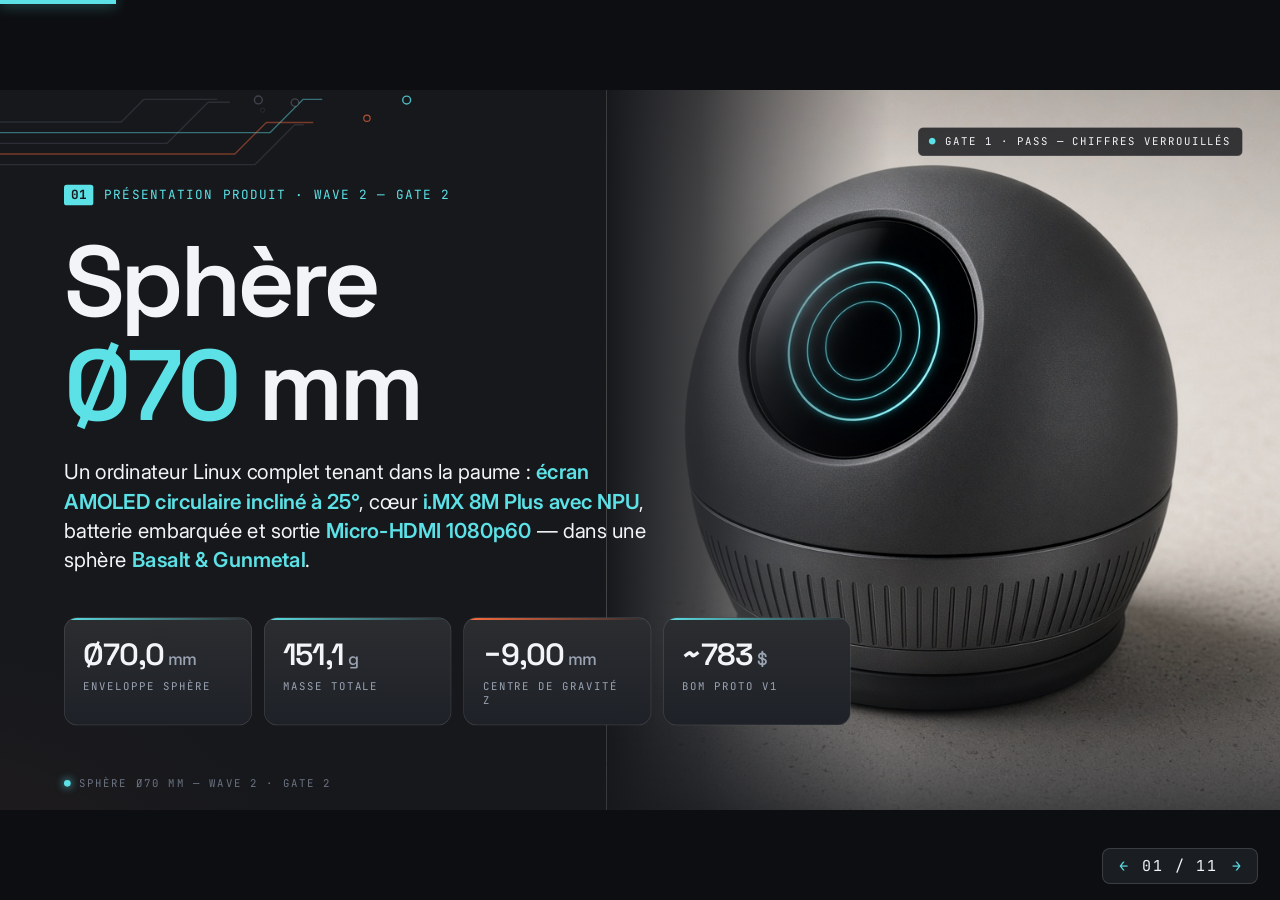
==== deck/index.html @ ce08fda9 "Publish the Sphère Ø70 mm static site for GitHub Pages. Add the prebuilt interactive site, 11-slide " ====
<!DOCTYPE html>
<html lang="fr">
<head>
<meta charset="utf-8">
<meta name="viewport" content="width=device-width, initial-scale=1">
<title>Sphère Ø70 mm — Présentation produit · Wave 2 / Gate 2</title>
<style>
@font-face{font-family:"Inter";src:url("./assets/fonts/Inter-Var.ttf") format("truetype");font-weight:100 900;font-display:block}
@font-face{font-family:"Space Grotesk";src:url("./assets/fonts/SpaceGrotesk-Var.ttf") format("truetype");font-weight:300 700;font-display:block}
@font-face{font-family:"JetBrains Mono";src:url("./assets/fonts/JetBrainsMono-Var.ttf") format("truetype");font-weight:100 800;font-display:block}
:root{
  --bg:#16181C;--p1:#1E2127;--p2:#2B2D30;--line:rgba(255,255,255,0.08);--line2:rgba(255,255,255,0.14);
  --tx:#F2F4F7;--tx2:#9AA3B2;--cy:#5CE1E6;--am:#FF6B3D;--light:#EEF0F3;
  --disp:"Space Grotesk","Inter",system-ui,sans-serif;--body:"Inter",system-ui,sans-serif;--mono:"JetBrains Mono",ui-monospace,monospace;
}
*{box-sizing:border-box;margin:0;padding:0}
html,body{width:100%;height:100%;background:#0D0E11;overflow:hidden;color:var(--tx);font-family:var(--body);-webkit-font-smoothing:antialiased}
#stage{position:absolute;left:50%;top:50%;width:1920px;height:1080px;transform-origin:0 0;background:var(--bg);overflow:hidden}
.slide{position:absolute;inset:0;padding:72px 96px 0;display:none;background:
  radial-gradient(1200px 700px at 85% -10%,rgba(92,225,230,0.06),transparent 60%),
  radial-gradient(900px 600px at -5% 110%,rgba(255,107,61,0.045),transparent 60%),var(--bg)}
.slide.active{display:block}
.bgtraces{position:absolute;inset:0;width:1920px;height:1080px;pointer-events:none;z-index:0}
.bgtraces path{fill:none;stroke-width:2;stroke-linecap:round;stroke-linejoin:round;stroke-dasharray:1;stroke-dashoffset:0}
.bgtraces circle{fill:var(--bg);stroke-width:2}
.content{position:relative;z-index:1;height:100%}
/* header */
.eyebrow{font-family:var(--mono);font-size:19px;letter-spacing:.14em;text-transform:uppercase;color:var(--cy);display:flex;align-items:center;gap:16px}
.eyebrow .idx{color:var(--bg);background:var(--cy);padding:3px 10px;border-radius:4px;font-weight:700;letter-spacing:.06em}
h1,h2{font-family:var(--disp);font-weight:600;letter-spacing:-0.02em;line-height:1.04}
h2{font-size:58px;margin-top:18px}
h2 em{font-style:normal;color:var(--cy)}
.lede{font-size:25px;line-height:1.45;color:var(--tx2);margin-top:16px;max-width:1500px}
.lede b{color:var(--tx);font-weight:600}
/* footer */
.ft{position:absolute;left:0;right:0;bottom:30px;display:flex;justify-content:space-between;align-items:center;font-family:var(--mono);font-size:16px;letter-spacing:.14em;color:#6B7382;text-transform:uppercase}
.ft .brand{display:flex;align-items:center;gap:12px}
.ft .brand i{width:10px;height:10px;border-radius:50%;background:var(--cy);box-shadow:0 0 12px var(--cy);display:inline-block}
.ft .pg{color:var(--tx2)}
body.interactive .ft .pg{visibility:hidden}
/* panels */
.panel{background:var(--p1);border:1px solid var(--line);border-radius:22px}
.lightcard{background:var(--light);border-radius:22px;overflow:hidden;position:relative;box-shadow:0 30px 80px rgba(0,0,0,0.45),inset 0 0 0 1px rgba(255,255,255,0.4)}
.darkcard{background:#16181C;border:1px solid var(--line2);border-radius:22px;overflow:hidden;position:relative;box-shadow:0 30px 80px rgba(0,0,0,0.4)}
.crop{position:relative;overflow:hidden}
.crop img{position:absolute;display:block}
.tag{position:absolute;left:20px;top:18px;font-family:var(--mono);font-size:16px;letter-spacing:.1em;text-transform:uppercase;padding:6px 12px;border-radius:6px;background:rgba(22,24,28,0.88);color:var(--cy);z-index:2}
.num{font-family:var(--disp);font-weight:600;white-space:nowrap;letter-spacing:-0.02em}
.mono{font-family:var(--mono)}
.cy{color:var(--cy)}.am{color:var(--am)}.mut{color:var(--tx2)}
code{font-family:var(--mono);font-size:.86em;color:var(--tx);background:rgba(92,225,230,0.10);border:1px solid rgba(92,225,230,0.22);padding:1px 8px;border-radius:6px;white-space:nowrap}
.spec{display:flex;flex-direction:column;gap:0}
.spec .row{display:grid;grid-template-columns:170px 1fr;gap:20px;padding:15px 0;border-top:1px solid var(--line);align-items:baseline}
.spec .row:last-child{border-bottom:1px solid var(--line)}
.spec .k{font-family:var(--mono);font-size:16px;letter-spacing:.1em;text-transform:uppercase;color:var(--tx2)}
.spec .v{font-size:23px;line-height:1.38;color:var(--tx)}
.spec .v small{display:block;font-size:19px;color:var(--tx2);margin-top:3px}
.chips{display:flex;flex-wrap:wrap;gap:14px}
.chip{background:var(--p1);border:1px solid var(--line2);border-radius:14px;padding:14px 20px;display:flex;flex-direction:column;gap:4px}
.chip .cv{font-family:var(--disp);font-weight:600;font-size:30px;white-space:nowrap}
.chip .cl{font-size:17px;color:var(--tx2);font-family:var(--mono);letter-spacing:.02em}
.kpi{padding:26px 28px;border-radius:20px;background:linear-gradient(180deg,#2B2D30,#1E2127);border:1px solid var(--line2);position:relative;overflow:hidden}
.kpi::before{content:"";position:absolute;left:0;top:0;height:3px;width:100%;background:linear-gradient(90deg,var(--cy),transparent)}
.kpi.am::before{background:linear-gradient(90deg,var(--am),transparent)}
.kpi .kv{font-family:var(--disp);font-weight:600;font-size:52px;letter-spacing:-0.03em;white-space:nowrap;color:var(--tx)}
.kpi .kv small{font-size:26px;color:var(--tx2);margin-left:6px;font-weight:500}
.kpi .kl{font-family:var(--mono);font-size:16px;letter-spacing:.12em;text-transform:uppercase;color:var(--tx2);margin-top:8px}
.kpi .kd{font-size:19px;color:var(--tx2);margin-top:10px;line-height:1.4}
/* nav chrome */
#progress{position:fixed;left:0;top:0;height:4px;background:var(--cy);box-shadow:0 0 14px rgba(92,225,230,0.7);z-index:50;transition:width .35s ease;width:0}
#counter{position:fixed;right:22px;bottom:16px;z-index:50;font-family:var(--mono);font-size:15px;letter-spacing:.12em;color:var(--tx);background:rgba(30,33,39,0.85);border:1px solid var(--line2);border-radius:8px;padding:7px 12px;display:flex;gap:10px;align-items:center}
#counter button{background:none;border:0;color:var(--cy);font:inherit;cursor:pointer;padding:0 4px}
body.export #progress,body.export #counter{display:none}

/* ---------- slide 1 ---------- */
.s1 .heroimg{position:absolute;right:0;top:0;width:1010px;height:1080px;z-index:0}
.s1 .heroimg img{width:100%;height:100%;object-fit:cover;object-position:52% 50%;display:block;filter:saturate(.9) contrast(1.04)}
.s1 .heroimg::after{content:"";position:absolute;inset:0;background:linear-gradient(90deg,var(--bg) 0%,rgba(22,24,28,0.78) 14%,rgba(22,24,28,0) 42%),linear-gradient(0deg,rgba(22,24,28,0.75) 0%,rgba(22,24,28,0) 26%)}
.s1 .left{position:relative;z-index:2;width:1000px;padding-top:70px}
.s1 h1{font-size:150px;margin-top:36px;letter-spacing:-0.045em}
.s1 h1 span{color:var(--cy)}
.s1 .promise{font-size:31px;line-height:1.42;color:var(--tx);margin-top:30px;max-width:900px;font-weight:400}
.s1 .promise b{color:var(--cy);font-weight:600}
.s1 .kpis{display:grid;grid-template-columns:repeat(4,1fr);gap:18px;margin-top:64px;width:1180px}
.s1 .kpi .kv{font-size:46px}
.s1 .stamp{position:absolute;right:56px;top:56px;z-index:3;font-family:var(--mono);font-size:16px;letter-spacing:.12em;color:var(--tx);background:rgba(22,24,28,0.82);border:1px solid var(--line2);padding:10px 16px;border-radius:8px;text-transform:uppercase}
.s1 .stamp b{color:var(--cy)}
/* ---------- slide 2 ---------- */
.s2 .grid{display:grid;grid-template-columns:960px 1fr;gap:64px;margin-top:44px}
.s2 .ui{border-radius:24px;overflow:hidden;border:1px solid var(--line2);background:#121212;height:720px;position:relative}
.s2 .ui img{width:100%;height:100%;object-fit:cover;display:block}
.s2 .blocks{display:flex;flex-direction:column;justify-content:space-between;gap:22px;height:720px}
.s2 .blk{padding:30px 34px}
.s2 .blk h3{font-family:var(--disp);font-size:30px;font-weight:600;display:flex;align-items:center;gap:14px}
.s2 .blk h3 .n{font-family:var(--mono);font-size:16px;color:var(--cy);border:1px solid rgba(92,225,230,0.4);border-radius:6px;padding:3px 8px}
.s2 .blk p{font-size:21px;line-height:1.45;color:var(--tx2);margin-top:10px}
.s2 .blk p b{color:var(--tx);font-weight:600}
.swatches{display:flex;gap:14px;margin-top:16px}
.sw{display:flex;align-items:center;gap:10px;font-family:var(--mono);font-size:15px;color:var(--tx2)}
.sw i{width:30px;height:30px;border-radius:50%;display:inline-block;border:1px solid rgba(255,255,255,0.22)}
/* ---------- slide 3 ---------- */
.s3 .grid{display:grid;grid-template-columns:1140px 1fr;gap:48px;margin-top:36px}
.legend{display:flex;flex-direction:column}
.legend .li{display:grid;grid-template-columns:48px 1fr auto;gap:16px;align-items:center;padding:12px 0;border-top:1px solid var(--line)}
.legend .li:last-child{border-bottom:1px solid var(--line)}
.legend .ix{font-family:var(--mono);font-size:17px;color:var(--cy);width:40px;height:40px;border-radius:50%;border:1px solid rgba(92,225,230,0.45);display:flex;align-items:center;justify-content:center}
.legend .nm{font-size:21px;line-height:1.25}
.legend .nm small{display:block;font-family:var(--mono);font-size:14px;color:#7D8696;letter-spacing:.04em;margin-top:2px}
.legend .ms{font-family:var(--disp);font-size:23px;font-weight:600;white-space:nowrap}
.legend .ms span{font-size:16px;color:var(--tx2);margin-left:3px;font-weight:500}
.legend .total{display:flex;justify-content:space-between;align-items:baseline;padding-top:16px;font-family:var(--mono);font-size:17px;letter-spacing:.1em;text-transform:uppercase;color:var(--tx2)}
.legend .total b{font-family:var(--disp);font-size:34px;color:var(--cy);letter-spacing:-0.02em}
/* ---------- slide 4 ---------- */
.s4 .imgs{display:grid;grid-template-columns:1fr 1fr;gap:32px;margin-top:40px}
.s4 .chips{margin-top:30px}
.s4 .chip{flex:1}.s4 .chip .cl,.s6 .chip .cl{white-space:nowrap;font-size:15px}
/* ---------- slide 5/7/9 split ---------- */
.split{display:grid;grid-template-columns:1100px 1fr;gap:56px;margin-top:40px}
.split .side{display:flex;flex-direction:column;gap:22px}
/* ---------- slide 6 ---------- */
.s6 .chips{margin-top:26px}
.s6 .chip{flex:1;padding:14px 18px}
.s6 .chip .cv{font-size:27px}
/* ---------- slide 8 ---------- */
.s8 .grid{display:grid;grid-template-columns:1150px 1fr;gap:56px;margin-top:30px}
.s8 svg text{font-family:var(--body)}
.s8 .side{display:flex;flex-direction:column;gap:20px}
/* ---------- slide 9 ---------- */
.bus{display:flex;flex-direction:column}
.bus .b{display:grid;grid-template-columns:14px 1fr;gap:18px;padding:14px 0;border-top:1px solid var(--line)}
.bus .b:last-child{border-bottom:1px solid var(--line)}
.bus .b i{width:14px;height:14px;border-radius:3px;margin-top:8px}
.bus .b .t{font-size:22px;font-weight:600}
.bus .b .d{font-size:19px;color:var(--tx2);margin-top:4px;line-height:1.4}
/* ---------- slide 10 ---------- */
.s10 .grid{display:grid;grid-template-columns:900px 1fr;gap:48px;margin-top:40px}
.s10 .panel{padding:38px 44px;height:770px}
.s10 h3{font-family:var(--disp);font-size:28px;font-weight:600;display:flex;justify-content:space-between;align-items:baseline}
.s10 h3 b{font-size:40px;color:var(--cy)}
.bars{margin-top:34px;display:flex;flex-direction:column;gap:20px}
.bar{display:grid;grid-template-columns:300px 1fr 112px;gap:16px;align-items:center}
.bar .bl{font-size:21px;color:var(--tx)}
.bar .bt{height:32px;background:rgba(255,255,255,0.04);border-radius:6px;overflow:hidden}
.bar .bf{height:100%;border-radius:6px;background:linear-gradient(90deg,#2E8F94,var(--cy));transform-origin:0 50%}
.bar.am .bf{background:linear-gradient(90deg,#B04A2A,var(--am))}
.bar .bv{font-family:var(--disp);font-size:23px;font-weight:600;text-align:right;white-space:nowrap}
.donutwrap{display:grid;grid-template-columns:380px 1fr;gap:44px;align-items:center;margin-top:44px}
.dl{display:flex;flex-direction:column;gap:28px}
.dl .it{display:grid;grid-template-columns:18px 1fr;gap:16px}
.dl .it i{width:18px;height:18px;border-radius:4px;margin-top:6px}
.dl .it .v{font-family:var(--disp);font-size:34px;font-weight:600;white-space:nowrap}
.dl .it .v span{font-size:19px;color:var(--tx2);font-weight:500;margin-left:8px}
.dl .it .l{font-size:19px;color:var(--tx2);line-height:1.35;margin-top:2px}
.stack{display:flex;height:26px;border-radius:6px;overflow:hidden;margin-top:56px}
.stack div{height:100%}
/* ---------- slide 11 ---------- */
.s11 .pass{display:inline-flex;align-items:center;gap:14px;margin-top:22px;font-family:var(--mono);font-size:19px;letter-spacing:.12em;text-transform:uppercase;color:var(--bg);background:var(--cy);padding:9px 18px;border-radius:8px;font-weight:700}
.s11 .locked{display:flex;gap:16px;margin-top:40px}.s11 .locked .chip{flex:1}.s11 .axes{display:grid;grid-template-columns:repeat(3,1fr);gap:28px;margin-top:36px}
.s11 .ax{padding:36px 34px 38px;position:relative}
.s11 .ax .an{font-family:var(--mono);font-size:56px;font-weight:700;color:rgba(92,225,230,0.22);position:absolute;right:26px;top:16px}
.s11 .ax .own{font-family:var(--mono);font-size:16px;letter-spacing:.1em;text-transform:uppercase;color:var(--am)}
.s11 .ax h3{font-family:var(--disp);font-size:31px;font-weight:600;margin-top:10px}
.s11 .ax ul{list-style:none;margin-top:18px;display:flex;flex-direction:column;gap:12px}
.s11 .ax li{font-size:21px;line-height:1.4;color:var(--tx2);padding-left:22px;position:relative}
.s11 .ax li::before{content:"";position:absolute;left:0;top:11px;width:8px;height:8px;border-radius:2px;background:var(--cy)}
.s11 .ax li b{color:var(--tx);font-weight:600}
.s11 .concl{margin-top:44px;display:grid;grid-template-columns:auto 1fr;gap:36px;align-items:center;padding:30px 40px;border-radius:22px;background:linear-gradient(90deg,rgba(92,225,230,0.12),rgba(92,225,230,0.02));border:1px solid rgba(92,225,230,0.35)}
.s11 .concl .big{font-family:var(--disp);font-size:40px;font-weight:600;white-space:nowrap}
.s11 .concl p{font-size:23px;line-height:1.45;color:var(--tx)}
.s11 .concl p span{color:var(--tx2)}
</style>
</head>
<body class="interactive">
<div id="progress"></div>
<div id="counter"><button id="prevBtn" aria-label="Précédente">←</button><span id="ctext">01 / 11</span><button id="nextBtn" aria-label="Suivante">→</button></div>
<div id="stage">

<!-- ============ 01 HERO ============ -->
<section class="slide s1" data-traces="hero">
  <div class="heroimg"><img src="./assets/sphere-70mm-concept-3quarter.jpg" alt="Sphère Ø70 mm — concept 3/4"></div>
  <div class="stamp"><b>●</b> Gate 1 · PASS — chiffres verrouillés</div>
  <div class="content">
    <div class="left">
      <div class="eyebrow" data-anim><span class="idx">01</span> Présentation produit · Wave 2 — Gate 2</div>
      <h1 data-anim>Sphère<br><span>Ø70</span> mm</h1>
      <p class="promise" data-anim>Un ordinateur Linux complet tenant dans la paume : <b>écran AMOLED circulaire incliné à 25°</b>, cœur <b>i.MX 8M Plus avec NPU</b>, batterie embarquée et sortie <b>Micro-HDMI 1080p60</b> — dans une sphère <b>Basalt &amp; Gunmetal</b>.</p>
      <div class="kpis">
        <div class="kpi" data-anim><div class="kv">Ø70,0<small>mm</small></div><div class="kl">Enveloppe sphère</div></div>
        <div class="kpi" data-anim><div class="kv">151,1<small>g</small></div><div class="kl">Masse totale</div></div>
        <div class="kpi am" data-anim><div class="kv">−9,00<small>mm</small></div><div class="kl">Centre de gravité z</div></div>
        <div class="kpi" data-anim><div class="kv">~783<small>$</small></div><div class="kl">BOM proto v1</div></div>
      </div>
    </div>
    <footer class="ft"><span class="brand"><i></i>Sphère Ø70 mm — Wave 2 · Gate 2</span><span class="pg">01 / 11</span></footer>
  </div>
</section>

<!-- ============ 02 DESIGN ============ -->
<section class="slide s2" data-traces="tr">
  <div class="content">
    <div class="eyebrow" data-anim><span class="idx">02</span> Design industriel</div>
    <h2 data-anim>Basalt &amp; Gunmetal, <em>posture 25°</em></h2>
    <div class="grid">
      <div class="ui" data-anim><img src="./assets/sphere-70mm-ui-states.jpg" alt="États UI de l'écran circulaire"></div>
      <div class="blocks">
        <div class="blk panel" data-anim>
          <h3><span class="n">CMF</span>Basalt &amp; Gunmetal</h3>
          <p>Calotte <b>PA12 gris anthracite mat</b>, œil en verre noir affleurant, base <b>Alu anodisé gunmetal</b> à gorges radiales.</p>
          <div class="swatches">
            <span class="sw"><i style="background:#2B2D30"></i>#2B2D30</span>
            <span class="sw"><i style="background:#3F4348"></i>#3F4348</span>
            <span class="sw"><i style="background:#08090B"></i>#08090B</span>
            <span class="sw"><i style="background:#18191B"></i>#18191B</span>
          </div>
        </div>
        <div class="blk panel" data-anim>
          <h3><span class="n">UI</span>Interface circulaire</h3>
          <p>AMOLED <b>454×454 px</b>, Ø35,41 mm actif : états <b>Idle, Wi-Fi, HDMI 1080p60, Grok Bot</b> lisibles d'un coup d'œil.</p>
        </div>
        <div class="blk panel" data-anim>
          <h3><span class="n">25°</span>Ergonomie de bureau</h3>
          <p>Écran <b>incliné à 25°</b> vers le regard d'un utilisateur assis à 45–60 cm. Hauteur posée <b>64,0 mm</b>, bouton <b>Ø6</b> à 35° derrière le zénith.</p>
        </div>
      </div>
    </div>
    <footer class="ft"><span class="brand"><i></i>Sphère Ø70 mm — Wave 2 · Gate 2</span><span class="pg">02 / 11</span></footer>
  </div>
</section>

<!-- ============ 03 ECLATEE ============ -->
<section class="slide s3" data-traces="br">
  <div class="content">
    <div class="eyebrow" data-anim><span class="idx">03</span> Architecture mécanique</div>
    <h2 data-anim>Vue éclatée — <em>10 sous-ensembles</em></h2>
    <div class="grid">
      <div class="lightcard" data-anim style="height:666px;align-self:center">
        <div class="crop" data-src="./assets/render-exploded.png" data-w="1800" data-h="1200" data-crop="0 0.085 0 0.04" style="width:100%;height:100%"></div>
      </div>
      <div class="legend" data-anim>
        <div class="li"><span class="ix">01</span><div class="nm">Coque PA12 RF-transparente<small>upper_shell</small></div><div class="ms">26,89<span>g</span></div></div>
        <div class="li"><span class="ix">02</span><div class="nm">Bouton Ø6 (IO-08)<small>power_button</small></div><div class="ms">0,46<span>g</span></div></div>
        <div class="li"><span class="ix">03</span><div class="nm">Verre Ø42 + AMOLED 1,39"<small>cover_glass_amoled</small></div><div class="ms">5,84<span>g</span></div></div>
        <div class="li"><span class="ix">04</span><div class="nm">PCB façade 2C + nappe FFC<small>pcb_facade</small></div><div class="ms">2,71<span>g</span></div></div>
        <div class="li"><span class="ix">05</span><div class="nm">LiPo 1500 mAh<small>lipo_battery</small></div><div class="ms">30,00<span>g</span></div></div>
        <div class="li"><span class="ix">06</span><div class="nm">NASBIS 0,52 + berceau PA12<small>thermal_barrier_nasbis</small></div><div class="ms">5,09<span>g</span></div></div>
        <div class="li"><span class="ix">07</span><div class="nm">PCB MPU 4C + SoM i.MX 8M Plus<small>pcb_mpu_som</small></div><div class="ms">20,59<span>g</span></div></div>
        <div class="li"><span class="ix">08</span><div class="nm">Pad thermique TG-AD66<small>thermal_pad</small></div><div class="ms">3,38<span>g</span></div></div>
        <div class="li"><span class="ix">09</span><div class="nm">Radiateur-lest Alu 6061-T6 + laiton<small>heatsink_base</small></div><div class="ms">55,84<span>g</span></div></div>
        <div class="li"><span class="ix">10</span><div class="nm">Patins silicone ×4<small>silicone_foot</small></div><div class="ms">0,31<span>g</span></div></div>
        <div class="total">Masse totale assemblée <b>151,1 g</b></div>
      </div>
    </div>
    <footer class="ft"><span class="brand"><i></i>Sphère Ø70 mm — Wave 2 · Gate 2</span><span class="pg">03 / 11</span></footer>
  </div>
</section>

<!-- ============ 04 COQUE ============ -->
<section class="slide s4" data-traces="tr">
  <div class="content">
    <div class="eyebrow" data-anim><span class="idx">04</span> Couche 1 · Enveloppe</div>
    <h2 data-anim>Coque PA12 RF-transparente &amp; <em>connectique arrière</em></h2>
    <div class="imgs">
      <div class="lightcard" data-anim style="height:610px"><span class="tag">Vue 3/4 avant</span>
        <div class="crop" data-src="./assets/render-assembled.png" data-w="1800" data-h="1200" data-crop="0.16 0.09 0.16 0.05" style="width:100%;height:100%"></div></div>
      <div class="lightcard" data-anim style="height:610px"><span class="tag">Vue arrière · niche ports</span>
        <div class="crop" data-src="./assets/render-assembled-rear.png" data-w="1800" data-h="1200" data-crop="0.16 0.09 0.16 0.05" style="width:100%;height:100%"></div></div>
    </div>
    <div class="chips">
      <div class="chip" data-anim><span class="cv">3,0 mm</span><span class="cl">Paroi · cavité Ø64,0</span></div>
      <div class="chip" data-anim><span class="cv">26,89 g</span><span class="cl">Coque monobloc PA12</span></div>
      <div class="chip" data-anim><span class="cv">MJF / SLA</span><span class="cl">Anthracite #2B2D30</span></div>
      <div class="chip" data-anim><span class="cv">Bouton Ø6</span><span class="cl">Haut arrière · 35°</span></div>
      <div class="chip" data-anim><span class="cv">USB-C + µHDMI</span><span class="cl">Charge 5 V · 1080p60</span></div>
      <div class="chip" data-anim style="border-color:rgba(92,225,230,0.45)"><span class="cv cy">15,0 mm</span><span class="cl">Entraxe des ports</span></div>
    </div>
    <footer class="ft"><span class="brand"><i></i>Sphère Ø70 mm — Wave 2 · Gate 2</span><span class="pg">04 / 11</span></footer>
  </div>
</section>

<!-- ============ 05 ECRAN ============ -->
<section class="slide s5" data-traces="bl">
  <div class="content">
    <div class="eyebrow" data-anim><span class="idx">05</span> Couche 2 · Façade</div>
    <h2 data-anim>Écran AMOLED 1,39" à 25° &amp; <em>PCB façade</em></h2>
    <div class="split">
      <div class="darkcard" data-anim style="height:720px;display:flex;align-items:center;justify-content:center;padding:14px">
        <img src="./assets/pcb-facade-layout.png" alt="Layout PCB façade" style="width:100%;height:100%;object-fit:contain;display:block">
      </div>
      <div class="side">
        <div class="spec" data-anim>
          <div class="row"><span class="k">Dalle</span><span class="v">Panox / BOE <code>BO139A454SPI</code><small>AMOLED circulaire 1,39" · 5,84 g</small></span></div>
          <div class="row"><span class="k">Résolution</span><span class="v">454×454 px<small>Ø35,41 mm actif</small></span></div>
          <div class="row"><span class="k">Verre</span><span class="v">Ø42 mm affleurant<small>incliné à 25°</small></span></div>
          <div class="row"><span class="k">Liaison</span><span class="v">MIPI-DSI 1 voie · 45 Hz<small>synchronisation TE</small></span></div>
          <div class="row"><span class="k">PCB façade</span><span class="v">Ø37–38 × 1,0 mm · 2 couches FR-4<small>2,71 g · nappe FFC 30 voies vers MPU</small></span></div>
        </div>
      </div>
    </div>
    <footer class="ft"><span class="brand"><i></i>Sphère Ø70 mm — Wave 2 · Gate 2</span><span class="pg">05 / 11</span></footer>
  </div>
</section>

<!-- ============ 06 BATTERIE ============ -->
<section class="slide s6" data-traces="tr">
  <div class="content">
    <div class="eyebrow" data-anim><span class="idx">06</span> Couche 3 · Énergie</div>
    <h2 data-anim>Batterie LiPo 1500 mAh &amp; <em>isolation NASBIS</em></h2>
    <div class="lightcard" data-anim style="margin-top:30px;height:640px;background:#FFFFFF">
      <div class="crop" data-src="./assets/render-section-annotated.png" data-w="3192" data-h="1436" data-crop="0 0.05 0 0.035" style="width:100%;height:100%"></div>
    </div>
    <div class="chips">
      <div class="chip" data-anim><span class="cv">5,55 Wh</span><span class="cl">PRT-26059 · 3,7 V</span></div>
      <div class="chip" data-anim><span class="cv">z = 0</span><span class="cl">Centrée · 30,0 g</span></div>
      <div class="chip" data-anim><span class="cv">0,52 mm</span><span class="cl">NASBIS + berceau</span></div>
      <div class="chip" data-anim><span class="cv">750 mA</span><span class="cl">BQ25895 · NVDC</span></div>
      <div class="chip" data-anim style="border-color:rgba(92,225,230,0.45)"><span class="cv cy">~3,1 h</span><span class="cl">Assistant OLED</span></div>
      <div class="chip" data-anim style="border-color:rgba(255,107,61,0.45)"><span class="cv am">~2,2 h</span><span class="cl">Lecture vidéo</span></div>
    </div>
    <footer class="ft"><span class="brand"><i></i>Sphère Ø70 mm — Wave 2 · Gate 2</span><span class="pg">06 / 11</span></footer>
  </div>
</section>

<!-- ============ 07 MPU ============ -->
<section class="slide s7" data-traces="br">
  <div class="content">
    <div class="eyebrow" data-anim><span class="idx">07</span> Couche 4 · Calcul</div>
    <h2 data-anim>Cœur de calcul : <em>PCB MPU 4 couches &amp; i.MX 8M Plus</em></h2>
    <div class="split">
      <div class="darkcard" data-anim style="height:720px;display:flex;align-items:center;justify-content:center;padding:14px">
        <img src="./assets/pcb-mpu-layout.png" alt="Layout PCB MPU" style="width:100%;height:100%;object-fit:contain;display:block">
      </div>
      <div class="side">
        <div class="spec" data-anim>
          <div class="row"><span class="k">SoM</span><span class="v">CompuLab <code>UCM-iMX8M-Plus</code><small>38×28×4 mm · face vers le radiateur</small></span></div>
          <div class="row"><span class="k">Processeur</span><span class="v">Quad Cortex-A53 1,8 GHz<small>+ Cortex-M7 temps réel + NPU</small></span></div>
          <div class="row"><span class="k">Mémoire</span><span class="v">4 Go RAM · 32 Go eMMC</span></div>
          <div class="row"><span class="k">Radio</span><span class="v">u-blox <code>MAYA-W166-00B</code><small>Wi-Fi 4 2,4/5 GHz · BT/BLE 5.2 · antenne PCB</small></span></div>
          <div class="row"><span class="k">Carte porteuse</span><span class="v">Ø56,0 × 1,6 mm · 4 couches FR-4<small>impédance contrôlée · z = −12,02 / −13,62 mm · 20,59 g</small></span></div>
        </div>
      </div>
    </div>
    <footer class="ft"><span class="brand"><i></i>Sphère Ø70 mm — Wave 2 · Gate 2</span><span class="pg">07 / 11</span></footer>
  </div>
</section>

<!-- ============ 08 RADIATEUR ============ -->
<section class="slide s8" data-traces="tr">
  <div class="content">
    <div class="eyebrow" data-anim><span class="idx">08</span> Couche 5 · Thermique &amp; stabilité</div>
    <h2 data-anim>Radiateur-lest Alu 6061-T6 &amp; <em>insert laiton</em></h2>
    <div class="grid">
      <div class="panel" data-anim style="height:780px;position:relative;overflow:hidden">
        <svg id="s8svg" viewBox="0 0 1150 780" width="1150" height="780"></svg>
      </div>
      <div class="side">
        <div class="kpi am" data-anim><div class="kv">−9,00<small>mm</small></div><div class="kl">Centre de gravité · objectif &lt; −8,0</div><div class="kd">Sans laiton : z<sub>CG</sub> = −7,89 mm, hors exigence. L'insert C36000 de <b style="color:var(--tx)">13,8 g</b> fait passer le centre de gravité sous la cible.</div></div>
        <div class="kpi" data-anim><div class="kv">55,84<small>g</small></div><div class="kl">Base radiateur-lest</div><div class="kd">Alu 6061-T6 CNC anodisé gunmetal, <b style="color:var(--tx)">36 gorges radiales</b>, gorge d'ombre 0,5 mm à z = −17,0 mm.</div></div>
        <div class="kpi" data-anim><div class="kv">SoM → Alu</div><div class="kl">Chemin thermique direct</div><div class="kd">Heat-spreader du SoM → pad <b style="color:var(--tx)">TG-AD66</b> (3,38 g) → radiateur. 4 patins silicone : lame d'air 2,0 mm.</div></div>
      </div>
    </div>
    <footer class="ft"><span class="brand"><i></i>Sphère Ø70 mm — Wave 2 · Gate 2</span><span class="pg">08 / 11</span></footer>
  </div>
</section>

<!-- ============ 09 ELEC ============ -->
<section class="slide s9" data-traces="bl">
  <div class="content">
    <div class="eyebrow" data-anim><span class="idx">09</span> Électronique</div>
    <h2 data-anim>Architecture électrique &amp; <em>budget d'énergie</em></h2>
    <div class="split">
      <div class="darkcard" data-anim style="height:740px;display:flex;align-items:center;justify-content:center;padding:14px">
        <img src="./assets/block-diagram.png" alt="Schéma bloc électrique" style="width:100%;height:100%;object-fit:contain;display:block">
      </div>
      <div class="side">
        <div class="bus" data-anim>
          <div class="b"><i style="background:var(--am)"></i><div><div class="t">USB-C → BQ25895 (NVDC)</div><div class="d">Charge 5 V + USB 2.0, courant de charge bridé à 750 mA</div></div></div>
          <div class="b"><i style="background:var(--cy)"></i><div><div class="t">MIPI-DSI 1 voie · 45 Hz</div><div class="d">SoM → AMOLED via nappe FFC 30 voies, sync TE</div></div></div>
          <div class="b"><i style="background:#8B9BFF"></i><div><div class="t">SDIO 4 bits + UART HCI</div><div class="d">Wi-Fi 4 bi-bande et BT/BLE 5.2 (MAYA-W166)</div></div></div>
          <div class="b"><i style="background:#C9D1DC"></i><div><div class="t">Micro-HDMI · 1080p60</div><div class="d">Sortie vidéo native du i.MX 8M Plus</div></div></div>
        </div>
        <div class="kpi am" data-anim><div class="kv">≤ 3,0<small>W</small></div><div class="kl">Plafond DVFS SoM sur batterie</div><div class="kd">Respecte la limite de décharge LiPo de 1,5 A.</div></div>
      </div>
    </div>
    <footer class="ft"><span class="brand"><i></i>Sphère Ø70 mm — Wave 2 · Gate 2</span><span class="pg">09 / 11</span></footer>
  </div>
</section>

<!-- ============ 10 BILAN ============ -->
<section class="slide s10" data-traces="tr">
  <div class="content">
    <div class="eyebrow" data-anim><span class="idx">10</span> Bilan chiffré</div>
    <h2 data-anim>Masses &amp; <em>BOM prototype v1</em></h2>
    <div class="grid">
      <div class="panel" data-anim>
        <h3>Répartition des masses <b>151,1 g</b></h3>
        <div class="bars" id="massBars"></div>
      </div>
      <div class="panel" data-anim>
        <h3>Coût BOM proto v1 <b>~783 $</b></h3>
        <div class="donutwrap">
          <svg id="donut" viewBox="0 0 360 360" width="380" height="380"></svg>
          <div class="dl">
            <div class="it"><i style="background:var(--cy)"></i><div><div class="v">465 $<span>59 %</span></div><div class="l">Kit d'évaluation CompuLab (SoM inclus)</div></div></div>
            <div class="it"><i style="background:var(--am)"></i><div><div class="v">208,33 $<span>27 %</span></div><div class="l">CNC / SLA / PCB / PCBA (estimations)</div></div></div>
            <div class="it"><i style="background:#8B95A5"></i><div><div class="v">109,71 $<span>14 %</span></div><div class="l">Composants électroniques &amp; mécaniques</div></div></div>
          </div>
        </div>
        <div class="stack"><div style="width:59.38%;background:var(--cy)"></div><div style="width:26.61%;background:var(--am)"></div><div style="width:14.01%;background:#8B95A5"></div></div>
      </div>
    </div>
    <footer class="ft"><span class="brand"><i></i>Sphère Ø70 mm — Wave 2 · Gate 2</span><span class="pg">10 / 11</span></footer>
  </div>
</section>

<!-- ============ 11 ROADMAP ============ -->
<section class="slide s11" data-traces="tr">
  <div class="content">
    <div class="eyebrow" data-anim><span class="idx">11</span> Gouvernance &amp; suite</div>
    <h2 data-anim>Gate 1 verrouillé, <em>cap sur la v1.1</em></h2>
    <div class="pass" data-anim>● Gate 1 · PASS — Wave 1 → Wave 2 autorisée</div>
    <div class="locked">
      <div class="chip" data-anim><span class="cv">Ø70,0 mm</span><span class="cl">Enveloppe</span></div>
      <div class="chip" data-anim><span class="cv">64,0 mm</span><span class="cl">Hauteur posée</span></div>
      <div class="chip" data-anim><span class="cv">151,1 g</span><span class="cl">Masse totale</span></div>
      <div class="chip" data-anim><span class="cv am">−9,00 mm</span><span class="cl">z<sub>CG</sub></span></div>
      <div class="chip" data-anim><span class="cv cy">~783 $</span><span class="cl">BOM proto v1</span></div>
    </div>
    <div class="axes">
      <div class="ax panel" data-anim><span class="an">01</span><div class="own">@parts</div><h3>BOM v1.1</h3>
        <ul><li>Activer <b>TUSB320</b> (PWR-04) et ajouter une <b>NTC 10 kΩ</b> LiPo</li><li>Ajouter insert laiton, 4× vis M2×3, PSA/OCA, mini-PCB bouton</li><li>MECH-06 : <b>1 coque supérieure</b> PA12/SLA</li></ul></div>
      <div class="ax panel" data-anim><span class="an">02</span><div class="own">@spark + @cad</div><h3>Sync méca / KiCad</h3>
        <ul><li>Confirmer le dégagement sous SoM (DF40C 1,5 mm, option DF40HC 3,0 mm)</li><li>PCB MPU à <b>z = −12,02 / −13,62</b> et encoche ports dans KiCad v1.1</li><li>Lever la contradiction <b>DDC 1,8 V / 3,3 V</b></li></ul></div>
      <div class="ax panel" data-anim><span class="an">03</span><div class="own">Mathieu</div><h3>Validation thermique</h3>
        <ul><li>Politique de suspension de charge en vidéo soutenue (<b>&gt; 2 W → LiPo ~47 °C</b>)</li><li>Température de contact de la base Alu : <b>~55 °C</b> en vidéo continue</li></ul></div>
    </div>
    <div class="concl" data-anim>
      <div class="big">Prochaine étape <span class="cy">→ prototype physique</span></div>
      <p>Enveloppe, masse, centre de gravité et coût sont figés. <span>Ces trois révisions v1.1 bouclées, la Sphère Ø70 mm passe du jumeau numérique au premier prototype.</span></p>
    </div>
    <footer class="ft"><span class="brand"><i></i>Sphère Ø70 mm — Wave 2 · Gate 2</span><span class="pg">11 / 11</span></footer>
  </div>
</section>

</div>
<script src="./assets/anime.min.js"></script>
<script>
(function(){
const params=new URLSearchParams(location.search);
const EXPORT=params.has('export');
if(EXPORT){document.body.classList.add('export');document.body.classList.remove('interactive');}
const stage=document.getElementById('stage');
const slides=[...document.querySelectorAll('.slide')];
const N=slides.length;
const NS='http://www.w3.org/2000/svg';
const el=(t,a)=>{const e=document.createElementNS(NS,t);for(const k in a)e.setAttribute(k,a[k]);return e;};

/* --- fit 16:9 stage --- */
function fit(){const s=Math.min(innerWidth/1920,innerHeight/1080);stage.style.transform=`scale(${s}) translate(-50%,-50%)`;stage.style.transformOrigin='0 0';stage.style.left='50%';stage.style.top='50%';
  stage.style.transform=`translate(-50%,-50%) scale(${s})`;stage.style.transformOrigin='50% 50%';}
addEventListener('resize',fit);fit();

/* --- crops (light renders: remove baked titles / footers) --- */
function applyCrops(root){root.querySelectorAll('.crop').forEach(c=>{
  const [l,t,r,b]=c.dataset.crop.split(' ').map(Number);const W=+c.dataset.w,H=+c.dataset.h;
  let img=c.querySelector('img');if(!img){img=new Image();img.src=c.dataset.src;img.alt='';c.appendChild(img);}
  const cw=c.clientWidth, ch=c.clientHeight; if(!cw||!ch) return;
  const vw=W*(1-l-r), vh=H*(1-t-b);
  const s=Math.min(cw/vw, ch/vh);
  const ox=(cw-vw*s)/2 - l*W*s, oy=(ch-vh*s)/2 - t*H*s;
  Object.assign(img.style,{width:W*s+'px',height:H*s+'px',left:ox+'px',top:oy+'px',clipPath:`inset(${t*100}% ${r*100}% ${b*100}% ${l*100}%)`});
});}
/* --- deterministic PCB traces --- */
function rng(seed){return()=>{seed=(seed*16807)%2147483647;return(seed-1)/2147483646;};}
function traces(svg,kind,seed){
  const R=rng(seed);const g=el('g',{});svg.appendChild(g);
  const add=(d,x,y,col,op)=>{g.appendChild(el('path',{d,stroke:col,'stroke-opacity':op,pathLength:1,class:'trace'}));
    g.appendChild(el('circle',{cx:x,cy:y,r:5.5,stroke:col,'stroke-opacity':Math.min(1,op*2),class:'via'}));};
  const colOf=(i,n)=>i===1?['#5CE1E6',0.45]:(i===n-2?['#FF6B3D',0.42]:['#9AA3B2',0.16]);
  if(kind==='hero'){ // top-left band, above the eyebrow (y<125)
    const n=5;for(let i=0;i<n;i++){const y=48+i*16, L=180+R()*200+i*30, d2=Math.min(y-14,40+R()*30);
      const x1=L, x2=x1+d2, y2=y-d2, x3=x2+80+R()*160;const [c,o]=colOf(i,n);
      add(`M0,${y} L${x1},${y} L${x2},${y2} L${x3},${y2}`,x3,y2,c,o);}
    return;}
  // top-right band (x>1420, y<150) + right edge strip (x>1846)
  const n=6;for(let i=0;i<n;i++){const y=34+i*17, L=120+R()*160+i*22, d2=Math.min(y-12,30+R()*30);
    const x1=1920-L, x2=x1-d2, y2=y-d2, x3=Math.max(1440,x2-60-R()*160);const [c,o]=colOf(i,n);
    add(`M1920,${y} L${x1},${y} L${x2},${y2} L${x3},${y2}`,x3,y2,c,o);}
  const m=4;for(let i=0;i<m;i++){const x=1856+i*16, L=220+R()*260+i*40;const [c,o]=colOf(i,m);
    add(`M${x},150 L${x},${150+L}`,x,150+L,c,o);}
}
slides.forEach((s,i)=>{const svg=el('svg',{class:'bgtraces',viewBox:'0 0 1920 1080'});s.insertBefore(svg,s.firstChild);traces(svg,s.dataset.traces||'tr',1234+i*97);});

/* --- slide 8: technical section of the base (CAD mm, 10 px / mm) --- */
(function(){
  const svg=document.getElementById('s8svg');const S=10,cx=380,cy=368;
  const X=x=>cx+x*S, Y=z=>cy-z*S;
  const defs=el('defs',{});defs.innerHTML=`
   <linearGradient id="gm" x1="0" y1="0" x2="0" y2="1"><stop offset="0" stop-color="#5A6068"/><stop offset="1" stop-color="#2F3338"/></linearGradient>
   <linearGradient id="br" x1="0" y1="0" x2="1" y2="0"><stop offset="0" stop-color="#8C6A35"/><stop offset=".5" stop-color="#D9B26A"/><stop offset="1" stop-color="#8C6A35"/></linearGradient>
   <pattern id="hatch" width="8" height="8" patternUnits="userSpaceOnUse" patternTransform="rotate(45)"><line x1="0" y1="0" x2="0" y2="8" stroke="rgba(255,255,255,0.10)" stroke-width="2"/></pattern>
   <marker id="ah" viewBox="0 0 10 10" refX="5" refY="5" markerWidth="7" markerHeight="7" orient="auto-start-reverse"><path d="M0,0 L10,5 L0,10 z" fill="#5CE1E6"/></marker>`;
  svg.appendChild(defs);
  const g=el('g',{});svg.appendChild(g);
  const add=(t,a)=>{const e=el(t,a);g.appendChild(e);return e;};
  // ground
  add('line',{x1:X(-34),y1:Y(-29),x2:X(34),y2:Y(-29),stroke:'#9AA3B2','stroke-width':2});
  add('rect',{x:X(-34),y:Y(-29),width:68*S,height:22,fill:'url(#hatch)'});
  // shell ring above z=-17
  const zo=-17, xo=Math.sqrt(35*35-zo*zo), xi=Math.sqrt(32*32-zo*zo);
  add('path',{d:`M${X(-xo)},${Y(zo)} A${35*S},${35*S} 0 1 1 ${X(xo)},${Y(zo)} L${X(xi)},${Y(zo)} A${32*S},${32*S} 0 1 0 ${X(-xi)},${Y(zo)} Z`,fill:'#2B2D30',stroke:'rgba(255,255,255,0.22)','stroke-width':1.5});
  // front glass at 25° (front = right)
  const a1=(25+36.87)*Math.PI/180,a2=(25-36.87)*Math.PI/180;
  add('path',{d:`M${X(35*Math.cos(a1))},${Y(35*Math.sin(a1))} A${35*S},${35*S} 0 0 1 ${X(35*Math.cos(a2))},${Y(35*Math.sin(a2))} Z`,fill:'#1E2127',stroke:'#1E2127','stroke-width':6});
  add('line',{x1:X(35*Math.cos(a1)),y1:Y(35*Math.sin(a1)),x2:X(35*Math.cos(a2)),y2:Y(35*Math.sin(a2)),stroke:'#0A0B0D','stroke-width':9,'stroke-linecap':'round'});
  add('line',{x1:X(35*Math.cos(a1)),y1:Y(35*Math.sin(a1)),x2:X(35*Math.cos(a2)),y2:Y(35*Math.sin(a2)),stroke:'#5CE1E6','stroke-opacity':.55,'stroke-width':2});
  // battery + NASBIS
  add('rect',{x:X(-25.75),y:Y(3.9),width:51.5*S,height:7.8*S,rx:4,fill:'#4A515C',stroke:'rgba(255,255,255,0.18)'});
  add('rect',{x:X(-25.75),y:Y(-3.9),width:51.5*S,height:5.2,fill:'#E9EDF2','fill-opacity':.85});
  // PCB MPU
  add('rect',{x:X(-28),y:Y(-12.02),width:56*S,height:1.6*S,fill:'#1F7A52',stroke:'#2FA26E'});
  // SoM
  add('rect',{x:X(-19),y:Y(-15.12),width:38*S,height:4*S,fill:'#1A1C20',stroke:'rgba(255,255,255,0.25)'});
  // pad
  add('rect',{x:X(-15),y:Y(-19.12),width:30*S,height:1.25*S,fill:'#8FC3E0','fill-opacity':.9});
  // heatsink
  const zt=-17.25,xt=Math.sqrt(35*35-zt*zt),zb=-27,xb=Math.sqrt(35*35-zb*zb);
  add('path',{d:`M${X(-xt)},${Y(zt)} L${X(xt)},${Y(zt)} A${35*S},${35*S} 0 0 1 ${X(xb)},${Y(zb)} L${X(-xb)},${Y(zb)} A${35*S},${35*S} 0 0 1 ${X(-xt)},${Y(zt)} Z`,fill:'url(#gm)',stroke:'rgba(255,255,255,0.25)'});
  for(let k=-5;k<=5;k++){add('line',{x1:X(k*4.2),y1:Y(-18.4),x2:X(k*4.2*0.9),y2:Y(-26.2),stroke:'rgba(0,0,0,0.35)','stroke-width':3});}
  // brass insert
  add('rect',{x:X(-15),y:Y(-24.7),width:30*S,height:2.3*S,fill:'url(#br)'});
  // feet
  [[-10.3,-3.7],[3.7,10.3]].forEach(([a,b])=>add('rect',{x:X(a),y:Y(-27),width:(b-a)*S,height:2*S,rx:3,fill:'#0E0F11',stroke:'rgba(255,255,255,0.3)'}));
  // thermal arrows
  [-8,0,8].forEach(x=>add('line',{x1:X(x),y1:Y(-15.6),x2:X(x),y2:Y(-22.6),stroke:'#5CE1E6','stroke-width':3,'marker-end':'url(#ah)'}));
  // CG
  const cgx=X(0.08),cgy=Y(-9);
  add('circle',{cx:cgx,cy:cgy,r:15,fill:'#16181C',stroke:'#FF6B3D','stroke-width':3});
  add('path',{d:`M${cgx},${cgy} L${cgx+15},${cgy} A15,15 0 0 1 ${cgx},${cgy+15} Z M${cgx},${cgy} L${cgx-15},${cgy} A15,15 0 0 1 ${cgx},${cgy-15} Z`,fill:'#FF6B3D'});
  add('line',{x1:X(-36),y1:cgy,x2:cgx-18,y2:cgy,stroke:'#FF6B3D','stroke-width':1.5,'stroke-dasharray':'6 6'});
  // air gap dimension (left)
  const dx=X(-31);
  add('line',{x1:dx,y1:Y(-27),x2:dx,y2:Y(-29),stroke:'#5CE1E6','stroke-width':2});
  add('line',{x1:X(-xb)-6,y1:Y(-27),x2:dx-14,y2:Y(-27),stroke:'#5CE1E6','stroke-width':1.5,'stroke-dasharray':'4 4'});
  // labels
  const LX=800;
  const lab=(zz,xa,ly,txt,sub,col)=>{
    const y=Y(zz);
    add('path',{d:`M${X(xa)},${y} L${LX-60},${y} L${LX-36},${ly} L${LX-14},${ly}`,stroke:col||'rgba(255,255,255,0.38)','stroke-width':1.5,fill:'none'});
    add('circle',{cx:X(xa),cy:y,r:4.5,fill:col||'#F2F4F7'});
    const t=add('text',{x:LX,y:ly+6,fill:'#F2F4F7','font-size':22,'font-weight':600});t.textContent=txt;
    if(sub){const s=add('text',{x:LX,y:ly+31,fill:'#9AA3B2','font-size':18});s.textContent=sub;}
  };
  lab(1.5,20,258,'LiPo 1500 mAh','centrée à z = 0');
  lab(-12.8,26,372,'PCB MPU 4C','z = −12,02 / −13,62 mm');
  lab(-17.1,31.3,462,'Gorge d\u2019ombre 0,5 mm','z = −17,0 mm','#FF6B3D');
  lab(-21,27,552,'Alu 6061-T6 · 36 gorges','pad TG-AD66 au contact du SoM');
  lab(-25.85,13,642,'Insert laiton C36000','Ø30 × 2,3 mm · 13,8 g','#D9B26A');
  lab(-28,8.5,728,'4 patins silicone 2,0 mm','lame d\u2019air 2,0 mm');
  const cgt=add('text',{x:X(-34),y:cgy-16,fill:'#FF6B3D','font-size':21,'font-weight':700});cgt.textContent='CG  z = −9,00 mm';
  const tt=add('text',{x:1120,y:44,'text-anchor':'end',fill:'#9AA3B2','font-size':16,'font-family':'JetBrains Mono','letter-spacing':'2'});tt.textContent='COUPE YZ SCHÉMATIQUE · ARRIÈRE ← → AVANT';
  const at=add('text',{x:30,y:752,fill:'#5CE1E6','font-size':18,'font-family':'JetBrains Mono'});at.textContent='▼ flux thermique SoM → pad → radiateur';
})();

/* --- slide 10: mass bars + donut --- */
(function(){
  const parts=[["Radiateur-lest Alu + laiton",55.84,1],["LiPo 1500 mAh",30.00,0],["Coque supérieure PA12",26.89,0],["PCB MPU + SoM",20.59,0],["Verre Ø42 + AMOLED",5.84,0],["NASBIS + berceau PA12",5.09,0],["Pad TG-AD66",3.38,0],["PCB façade + FFC",2.71,0],["Bouton Ø6",0.46,0],["Patins silicone ×4",0.31,0]];
  const box=document.getElementById('massBars');const max=55.84;
  parts.forEach(([n,m,a])=>{const d=document.createElement('div');d.className='bar'+(a?' am':'');
    d.innerHTML=`<span class="bl">${n}</span><span class="bt"><span class="bf" style="display:block;width:${Math.max(m/max*100,0.9)}%"></span></span><span class="bv">${m.toFixed(2).replace('.',',')} g</span>`;box.appendChild(d);});
  const svg=document.getElementById('donut');const r=140,c=2*Math.PI*r;let acc=0;
  svg.appendChild(el('circle',{cx:180,cy:180,r,fill:'none',stroke:'rgba(255,255,255,0.05)','stroke-width':40}));
  [[465,'#5CE1E6'],[208.33,'#FF6B3D'],[109.71,'#8B95A5']].forEach(([v,col])=>{
    const f=v/783.04, gap=0.006;
    const p=el('circle',{cx:180,cy:180,r,fill:'none',stroke:col,'stroke-width':40,'stroke-dasharray':`${(f-gap)*c} ${c}`,'stroke-dashoffset':-acc*c,transform:'rotate(-90 180 180)',class:'arc'});
    svg.appendChild(p);acc+=f;});
  const t1=el('text',{x:180,y:182,'text-anchor':'middle',fill:'#F2F4F7','font-size':58,'font-weight':600,'font-family':'Space Grotesk'});t1.textContent='~783 $';svg.appendChild(t1);
  const t2=el('text',{x:180,y:220,'text-anchor':'middle',fill:'#9AA3B2','font-size':17,'font-family':'JetBrains Mono','letter-spacing':'2'});t2.textContent='PROTO V1 · USD';svg.appendChild(t2);
})();

/* --- navigation --- */
let cur=0;
const A=window.anime;
window.__animeVersion = A ? (A.version||'v4') : null;
function animateSlide(s){
  if(!A||EXPORT) return;
  const {animate,stagger}=A;
  animate(s.querySelectorAll('.bgtraces .trace'),{strokeDashoffset:[1,0],duration:1600,delay:stagger(70),ease:'inOutQuad'});
  animate(s.querySelectorAll('.bgtraces .via'),{opacity:[0,1],scale:[0.2,1],duration:500,delay:stagger(70,{start:900}),ease:'outBack'});
  animate(s.querySelectorAll('[data-anim]'),{opacity:[0,1],translateY:[26,0],duration:750,delay:stagger(70,{start:120}),ease:'outCubic'});
  const bars=s.querySelectorAll('.bf'); if(bars.length) animate(bars,{scaleX:[0,1],duration:1000,delay:stagger(60,{start:450}),ease:'outExpo'});
  const arcs=s.querySelectorAll('.arc'); if(arcs.length) animate(arcs,{opacity:[0,1],duration:700,delay:stagger(180,{start:500}),ease:'outQuad'});
}
let pulse=null;
function startPulse(s){
  if(!A||EXPORT) return; if(pulse) pulse.pause();
  pulse=A.animate(s.querySelectorAll('.bgtraces .via[stroke="#5CE1E6"], .bgtraces .via[stroke="#FF6B3D"]'),{strokeOpacity:[0.8,0.25],duration:1400,alternate:true,loop:true,ease:'inOutSine',delay:stagger2()});
}
function stagger2(){return A.stagger(200,{start:2200});}
function goToSlide(n){
  n=Math.max(1,Math.min(N,n|0));cur=n-1;
  slides.forEach((s,i)=>s.classList.toggle('active',i===cur));applyCrops(slides[cur]);
  document.getElementById('ctext').textContent=String(n).padStart(2,'0')+' / '+String(N).padStart(2,'0');
  document.getElementById('progress').style.width=(n/N*100)+'%';
  if(!EXPORT){history.replaceState(null,'','?slide='+n);}
  animateSlide(slides[cur]);startPulse(slides[cur]);
}
window.goToSlide=goToSlide;
addEventListener('keydown',e=>{
  if(['ArrowRight','PageDown',' ','Enter'].includes(e.key)){e.preventDefault();goToSlide(cur+2);}
  else if(['ArrowLeft','PageUp','Backspace'].includes(e.key)){e.preventDefault();goToSlide(cur);}
  else if(e.key==='Home')goToSlide(1);else if(e.key==='End')goToSlide(N);
});
document.getElementById('prevBtn').addEventListener('click',e=>{e.stopPropagation();goToSlide(cur);});
document.getElementById('nextBtn').addEventListener('click',e=>{e.stopPropagation();goToSlide(cur+2);});
stage.addEventListener('click',e=>{const r=stage.getBoundingClientRect();(e.clientX<r.left+r.width*0.25)?goToSlide(cur):goToSlide(cur+2);});
const start=parseInt(params.get('slide')||'1',10);
(document.fonts&&document.fonts.ready?document.fonts.ready:Promise.resolve()).then(()=>{goToSlide(isNaN(start)?1:start);document.documentElement.dataset.ready='1';});
})();
</script>
</body>
</html>
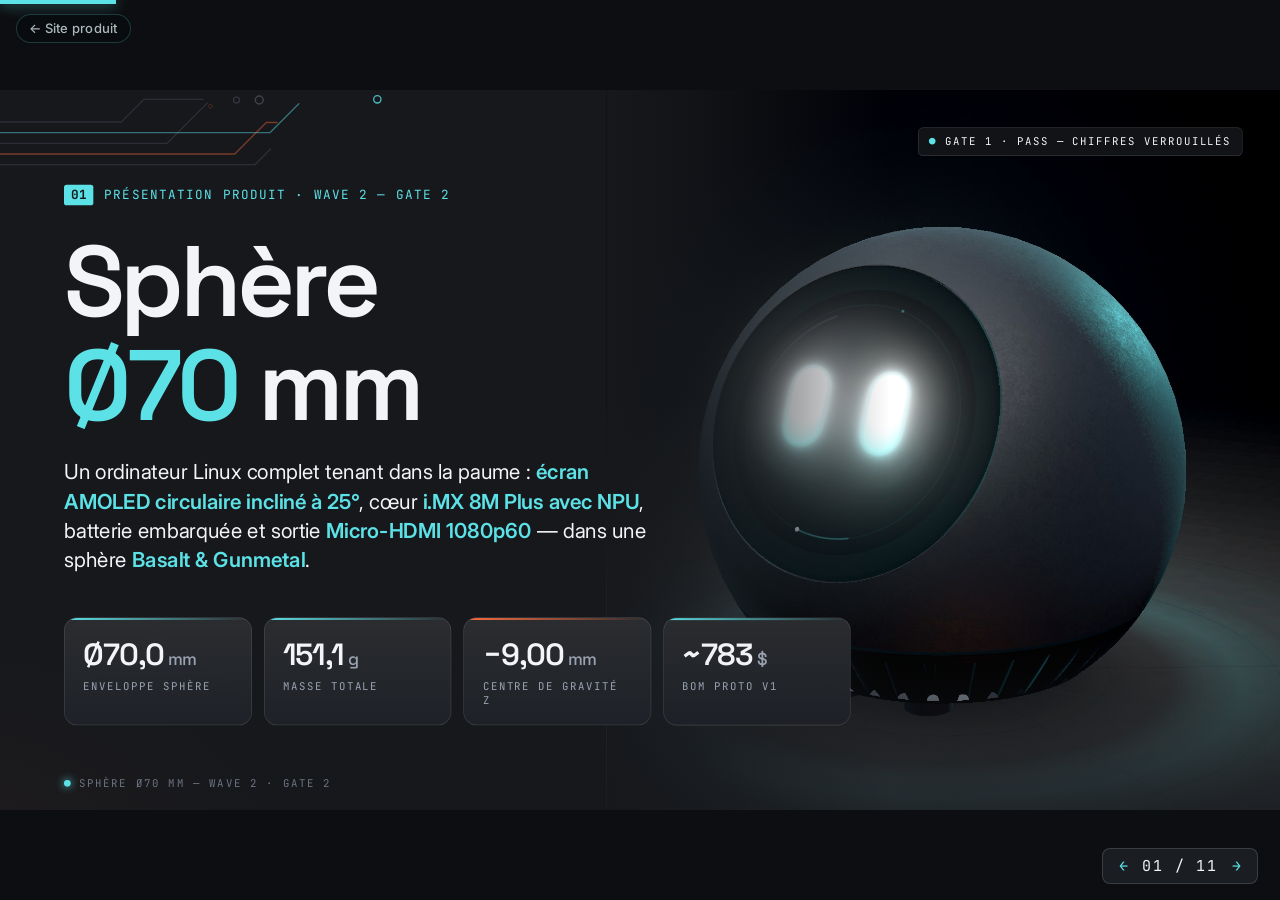
==== commit 5d307439: "feat(v3): photorealistic PBR studio lighting, 40s 3D promo film, unified CAD visuals Co-authored-by:" ====
--- a/deck/index.html
+++ b/deck/index.html
@@ -171,13 +171,14 @@
 </style>
 </head>
 <body class="interactive">
+<a class="back-to-site" href="../" style="position:fixed;top:14px;left:16px;z-index:9999;font:500 13px/1 'Inter',system-ui,sans-serif;letter-spacing:.02em;color:rgba(233,252,253,.72);text-decoration:none;padding:7px 12px;border-radius:999px;background:rgba(8,12,14,.55);border:1px solid rgba(92,225,230,.22);backdrop-filter:blur(6px)">← Site produit</a>
 <div id="progress"></div>
 <div id="counter"><button id="prevBtn" aria-label="Précédente">←</button><span id="ctext">01 / 11</span><button id="nextBtn" aria-label="Suivante">→</button></div>
 <div id="stage">
 
 <!-- ============ 01 HERO ============ -->
 <section class="slide s1" data-traces="hero">
-  <div class="heroimg"><img src="./assets/sphere-70mm-concept-3quarter.jpg" alt="Sphère Ø70 mm — concept 3/4"></div>
+  <div class="heroimg"><img src="./assets/sphere-70mm-studio-hero.jpg" alt="Sphère Ø70 mm — rendu studio du modèle CAO"></div>
   <div class="stamp"><b>●</b> Gate 1 · PASS — chiffres verrouillés</div>
   <div class="content">
     <div class="left">
@@ -233,8 +234,8 @@
     <div class="eyebrow" data-anim><span class="idx">03</span> Architecture mécanique</div>
     <h2 data-anim>Vue éclatée — <em>10 sous-ensembles</em></h2>
     <div class="grid">
-      <div class="lightcard" data-anim style="height:666px;align-self:center">
-        <div class="crop" data-src="./assets/render-exploded.png" data-w="1800" data-h="1200" data-crop="0 0.085 0 0.04" style="width:100%;height:100%"></div>
+      <div class="lightcard" data-anim style="height:666px;align-self:center;background:#0c0d10">
+        <div class="crop" data-src="./assets/sphere-70mm-studio-exploded.jpg" data-w="1800" data-h="1200" data-crop="0 0.04 0 0.08" style="width:100%;height:100%"></div>
       </div>
       <div class="legend" data-anim>
         <div class="li"><span class="ix">01</span><div class="nm">Coque PA12 RF-transparente<small>upper_shell</small></div><div class="ms">26,89<span>g</span></div></div>
@@ -260,10 +261,10 @@
     <div class="eyebrow" data-anim><span class="idx">04</span> Couche 1 · Enveloppe</div>
     <h2 data-anim>Coque PA12 RF-transparente &amp; <em>connectique arrière</em></h2>
     <div class="imgs">
-      <div class="lightcard" data-anim style="height:610px"><span class="tag">Vue 3/4 avant</span>
-        <div class="crop" data-src="./assets/render-assembled.png" data-w="1800" data-h="1200" data-crop="0.16 0.09 0.16 0.05" style="width:100%;height:100%"></div></div>
-      <div class="lightcard" data-anim style="height:610px"><span class="tag">Vue arrière · niche ports</span>
-        <div class="crop" data-src="./assets/render-assembled-rear.png" data-w="1800" data-h="1200" data-crop="0.16 0.09 0.16 0.05" style="width:100%;height:100%"></div></div>
+      <div class="lightcard" data-anim style="height:610px;background:#0c0d10"><span class="tag">Vue 3/4 avant</span>
+        <div class="crop" data-src="./assets/sphere-70mm-studio-assembled.jpg" data-w="1800" data-h="1200" data-crop="0.08 0.08 0.08 0.06" style="width:100%;height:100%"></div></div>
+      <div class="lightcard" data-anim style="height:610px;background:#0c0d10"><span class="tag">Vue arrière · niche ports</span>
+        <div class="crop" data-src="./assets/sphere-70mm-studio-rear.jpg" data-w="1800" data-h="1200" data-crop="0.08 0.08 0.08 0.06" style="width:100%;height:100%"></div></div>
     </div>
     <div class="chips">
       <div class="chip" data-anim><span class="cv">3,0 mm</span><span class="cl">Paroi · cavité Ø64,0</span></div>
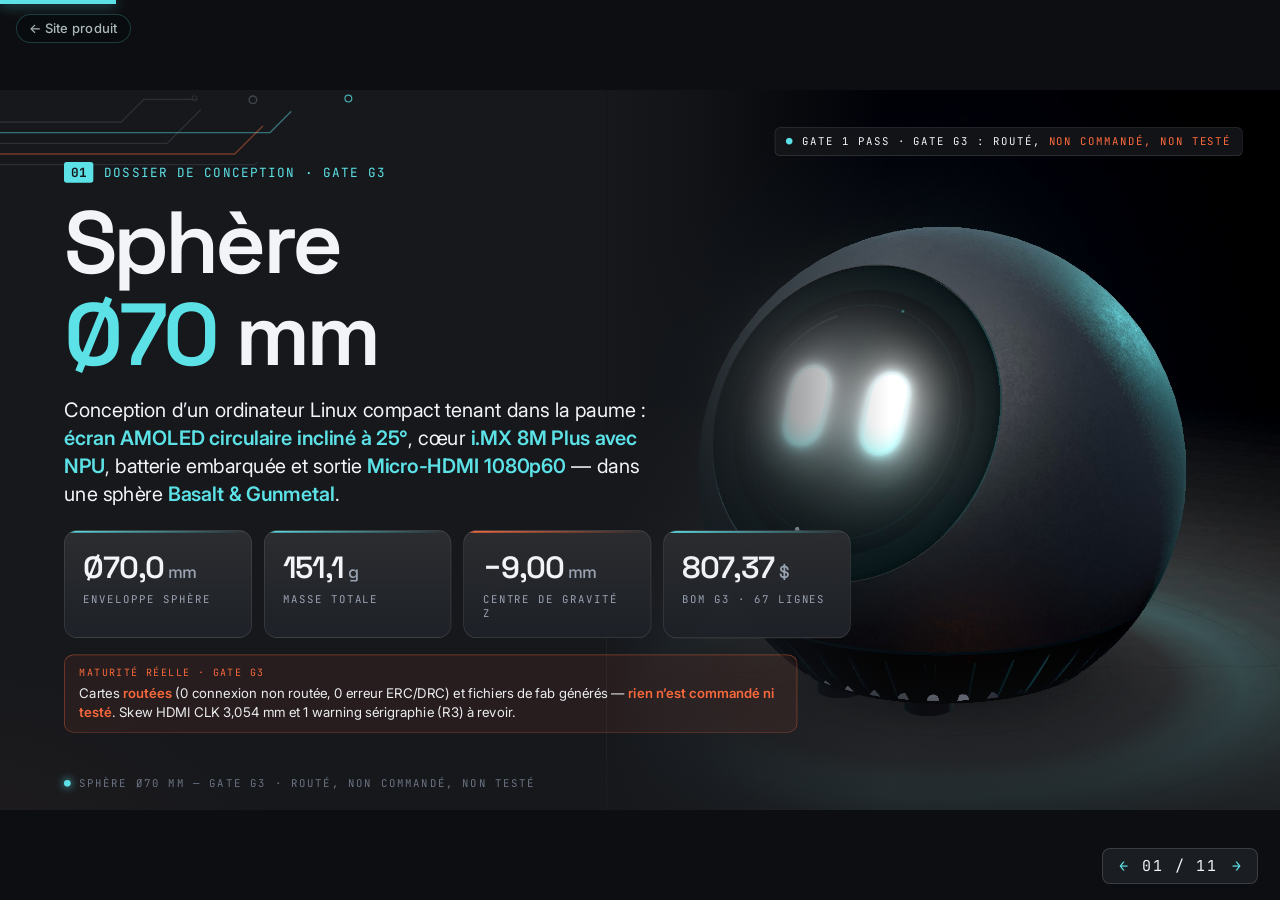
==== commit ec05e906: "feat(g3): site, deck et vidéo G3 + fichiers de fabrication (projet en cours, non testé) Co-authored-" ====
--- a/deck/index.html
+++ b/deck/index.html
@@ -3,7 +3,7 @@
 <head>
 <meta charset="utf-8">
 <meta name="viewport" content="width=device-width, initial-scale=1">
-<title>Sphère Ø70 mm — Présentation produit · Wave 2 / Gate 2</title>
+<title>Sphère Ø70 mm — Présentation · Gate G3 (routé, non commandé, non testé)</title>
 <style>
 @font-face{font-family:"Inter";src:url("./assets/fonts/Inter-Var.ttf") format("truetype");font-weight:100 900;font-display:block}
 @font-face{font-family:"Space Grotesk";src:url("./assets/fonts/SpaceGrotesk-Var.ttf") format("truetype");font-weight:300 700;font-display:block}
@@ -76,12 +76,12 @@
 .s1 .heroimg{position:absolute;right:0;top:0;width:1010px;height:1080px;z-index:0}
 .s1 .heroimg img{width:100%;height:100%;object-fit:cover;object-position:52% 50%;display:block;filter:saturate(.9) contrast(1.04)}
 .s1 .heroimg::after{content:"";position:absolute;inset:0;background:linear-gradient(90deg,var(--bg) 0%,rgba(22,24,28,0.78) 14%,rgba(22,24,28,0) 42%),linear-gradient(0deg,rgba(22,24,28,0.75) 0%,rgba(22,24,28,0) 26%)}
-.s1 .left{position:relative;z-index:2;width:1000px;padding-top:70px}
-.s1 h1{font-size:150px;margin-top:36px;letter-spacing:-0.045em}
+.s1 .left{position:relative;z-index:2;width:1000px;padding-top:36px}
+.s1 h1{font-size:132px;margin-top:22px;letter-spacing:-0.045em}
 .s1 h1 span{color:var(--cy)}
-.s1 .promise{font-size:31px;line-height:1.42;color:var(--tx);margin-top:30px;max-width:900px;font-weight:400}
+.s1 .promise{font-size:30px;line-height:1.4;color:var(--tx);margin-top:22px;max-width:900px;font-weight:400}
 .s1 .promise b{color:var(--cy);font-weight:600}
-.s1 .kpis{display:grid;grid-template-columns:repeat(4,1fr);gap:18px;margin-top:64px;width:1180px}
+.s1 .kpis{display:grid;grid-template-columns:repeat(4,1fr);gap:18px;margin-top:34px;width:1180px}
 .s1 .kpi .kv{font-size:46px}
 .s1 .stamp{position:absolute;right:56px;top:56px;z-index:3;font-family:var(--mono);font-size:16px;letter-spacing:.12em;color:var(--tx);background:rgba(22,24,28,0.82);border:1px solid var(--line2);padding:10px 16px;border-radius:8px;text-transform:uppercase}
 .s1 .stamp b{color:var(--cy)}
@@ -168,6 +168,24 @@
 .s11 .concl .big{font-family:var(--disp);font-size:40px;font-weight:600;white-space:nowrap}
 .s11 .concl p{font-size:23px;line-height:1.45;color:var(--tx)}
 .s11 .concl p span{color:var(--tx2)}
+
+/* --- Gate G3 : maturité honnête --- */
+.matnote{border:1px solid rgba(255,107,61,0.5);background:rgba(255,107,61,0.08);border-radius:14px;padding:16px 22px;font-size:19px;line-height:1.4;color:var(--tx)}
+.matnote b{color:var(--am);font-weight:600}
+.matnote .h{font-family:var(--mono);font-size:15px;letter-spacing:.14em;text-transform:uppercase;color:var(--am);display:block;margin-bottom:6px}
+.pair{display:grid;grid-template-columns:1fr 1fr;grid-template-rows:100%;gap:14px;width:100%;height:570px}
+.pair figure{position:relative;margin:0;background:#16181C;border-radius:14px;overflow:hidden;display:flex;align-items:center;justify-content:center}
+.pair figure img{width:100%;height:calc(100% - 46px);margin-top:46px;object-fit:contain;display:block}
+.pair figcaption{position:absolute;left:12px;top:12px;font-family:var(--mono);font-size:14px;letter-spacing:.08em;text-transform:uppercase;padding:5px 10px;border-radius:6px;background:rgba(22,24,28,0.9);color:var(--cy)}
+.pair figcaption.w{color:var(--am)}
+.s5 .spec .row,.s7 .spec .row{padding:11px 0;grid-template-columns:150px 1fr;gap:16px}
+.s5 .spec .v,.s7 .spec .v{font-size:21px;line-height:1.33}
+.s5 .spec .v small,.s7 .spec .v small{font-size:17px}
+.s1 .matnote{margin-top:24px;width:1100px;font-size:20px}
+.s9 .bus .b{padding:9px 0}.s9 .bus .b .t{font-size:20px}.s9 .bus .b .d{font-size:17px;margin-top:2px}
+.s9 .matnote{font-size:17px;padding:12px 18px}
+.s10 .note10{font-size:19px;color:var(--tx2);margin-top:22px;line-height:1.4}.s10 .note10 b{color:var(--tx)}
+.s11 .pass.warn{background:var(--am);color:#16181C}
 </style>
 </head>
 <body class="interactive">
@@ -179,20 +197,21 @@
 <!-- ============ 01 HERO ============ -->
 <section class="slide s1" data-traces="hero">
   <div class="heroimg"><img src="./assets/sphere-70mm-studio-hero.jpg" alt="Sphère Ø70 mm — rendu studio du modèle CAO"></div>
-  <div class="stamp"><b>●</b> Gate 1 · PASS — chiffres verrouillés</div>
+  <div class="stamp"><b>●</b> Gate 1 PASS · Gate G3 : routé, <span style="color:var(--am)">non commandé, non testé</span></div>
   <div class="content">
     <div class="left">
-      <div class="eyebrow" data-anim><span class="idx">01</span> Présentation produit · Wave 2 — Gate 2</div>
+      <div class="eyebrow" data-anim><span class="idx">01</span> Dossier de conception · Gate G3</div>
       <h1 data-anim>Sphère<br><span>Ø70</span> mm</h1>
-      <p class="promise" data-anim>Un ordinateur Linux complet tenant dans la paume : <b>écran AMOLED circulaire incliné à 25°</b>, cœur <b>i.MX 8M Plus avec NPU</b>, batterie embarquée et sortie <b>Micro-HDMI 1080p60</b> — dans une sphère <b>Basalt &amp; Gunmetal</b>.</p>
+      <p class="promise" data-anim>Conception d’un ordinateur Linux compact tenant dans la paume : <b>écran AMOLED circulaire incliné à 25°</b>, cœur <b>i.MX 8M Plus avec NPU</b>, batterie embarquée et sortie <b>Micro-HDMI 1080p60</b> — dans une sphère <b>Basalt &amp; Gunmetal</b>.</p>
       <div class="kpis">
         <div class="kpi" data-anim><div class="kv">Ø70,0<small>mm</small></div><div class="kl">Enveloppe sphère</div></div>
         <div class="kpi" data-anim><div class="kv">151,1<small>g</small></div><div class="kl">Masse totale</div></div>
         <div class="kpi am" data-anim><div class="kv">−9,00<small>mm</small></div><div class="kl">Centre de gravité z</div></div>
-        <div class="kpi" data-anim><div class="kv">~783<small>$</small></div><div class="kl">BOM proto v1</div></div>
-      </div>
-    </div>
-    <footer class="ft"><span class="brand"><i></i>Sphère Ø70 mm — Wave 2 · Gate 2</span><span class="pg">01 / 11</span></footer>
+        <div class="kpi" data-anim><div class="kv">807,37<small>$</small></div><div class="kl">BOM G3 · 67 lignes</div></div>
+      </div>
+      <div class="matnote" data-anim><span class="h">Maturité réelle · Gate G3</span>Cartes <b>routées</b> (0 connexion non routée, 0 erreur ERC/DRC) et fichiers de fab générés — <b>rien n’est commandé ni testé</b>. Skew HDMI CLK 3,054 mm et 1 warning sérigraphie (R3) à revoir.</div>
+    </div>
+    <footer class="ft"><span class="brand"><i></i>Sphère Ø70 mm — Gate G3 · routé, non commandé, non testé</span><span class="pg">01 / 11</span></footer>
   </div>
 </section>
 
@@ -224,7 +243,7 @@
         </div>
       </div>
     </div>
-    <footer class="ft"><span class="brand"><i></i>Sphère Ø70 mm — Wave 2 · Gate 2</span><span class="pg">02 / 11</span></footer>
+    <footer class="ft"><span class="brand"><i></i>Sphère Ø70 mm — Gate G3 · routé, non commandé, non testé</span><span class="pg">02 / 11</span></footer>
   </div>
 </section>
 
@@ -251,7 +270,7 @@
         <div class="total">Masse totale assemblée <b>151,1 g</b></div>
       </div>
     </div>
-    <footer class="ft"><span class="brand"><i></i>Sphère Ø70 mm — Wave 2 · Gate 2</span><span class="pg">03 / 11</span></footer>
+    <footer class="ft"><span class="brand"><i></i>Sphère Ø70 mm — Gate G3 · routé, non commandé, non testé</span><span class="pg">03 / 11</span></footer>
   </div>
 </section>
 
@@ -274,7 +293,7 @@
       <div class="chip" data-anim><span class="cv">USB-C + µHDMI</span><span class="cl">Charge 5 V · 1080p60</span></div>
       <div class="chip" data-anim style="border-color:rgba(92,225,230,0.45)"><span class="cv cy">15,0 mm</span><span class="cl">Entraxe des ports</span></div>
     </div>
-    <footer class="ft"><span class="brand"><i></i>Sphère Ø70 mm — Wave 2 · Gate 2</span><span class="pg">04 / 11</span></footer>
+    <footer class="ft"><span class="brand"><i></i>Sphère Ø70 mm — Gate G3 · routé, non commandé, non testé</span><span class="pg">04 / 11</span></footer>
   </div>
 </section>
 
@@ -284,20 +303,21 @@
     <div class="eyebrow" data-anim><span class="idx">05</span> Couche 2 · Façade</div>
     <h2 data-anim>Écran AMOLED 1,39" à 25° &amp; <em>PCB façade</em></h2>
     <div class="split">
-      <div class="darkcard" data-anim style="height:720px;display:flex;align-items:center;justify-content:center;padding:14px">
-        <img src="./assets/pcb-facade-layout.png" alt="Layout PCB façade" style="width:100%;height:100%;object-fit:contain;display:block">
+      <div class="darkcard" data-anim style="height:600px;display:flex;align-items:center;justify-content:center;padding:14px">
+        <div class="pair"><figure><figcaption>Cuivre routé · 2 couches</figcaption><img src="./assets/g3-facade-composite.png" alt="PCB façade G3, cuivre routé 2 couches"></figure><figure><figcaption class="w">3D dessus · PCB nu</figcaption><img src="./assets/g3-facade-3d-top.png" alt="Rendu 3D KiCad du PCB façade nu, sans composants"></figure></div>
       </div>
       <div class="side">
         <div class="spec" data-anim>
           <div class="row"><span class="k">Dalle</span><span class="v">Panox / BOE <code>BO139A454SPI</code><small>AMOLED circulaire 1,39" · 5,84 g</small></span></div>
-          <div class="row"><span class="k">Résolution</span><span class="v">454×454 px<small>Ø35,41 mm actif</small></span></div>
-          <div class="row"><span class="k">Verre</span><span class="v">Ø42 mm affleurant<small>incliné à 25°</small></span></div>
-          <div class="row"><span class="k">Liaison</span><span class="v">MIPI-DSI 1 voie · 45 Hz<small>synchronisation TE</small></span></div>
-          <div class="row"><span class="k">PCB façade</span><span class="v">Ø37–38 × 1,0 mm · 2 couches FR-4<small>2,71 g · nappe FFC 30 voies vers MPU</small></span></div>
+          <div class="row"><span class="k">Résolution</span><span class="v">454×454 px · Ø35,41 mm actif<small>verre Ø42 mm affleurant · incliné à 25°</small></span></div>
+          <div class="row"><span class="k">Liaison</span><span class="v">MIPI-DSI 1 voie · 45 Hz<small>synchronisation TE · nappe FFC 30 voies vers MPU</small></span></div>
+          <div class="row"><span class="k">PCB façade</span><span class="v">Ø37,0 × 1,0 mm · 2 couches FR-4<small>2,71 g · <b style="color:var(--tx)">98 pistes · 189 vias</b> · 0 non routé</small></span></div>
+          <div class="row"><span class="k">Contrôles G3</span><span class="v">0 erreur ERC · 0 erreur DRC<small>ESD <b style="color:var(--tx)">H5VL10B</b> sur SW1 (bouton)</small></span></div>
         </div>
-      </div>
-    </div>
-    <footer class="ft"><span class="brand"><i></i>Sphère Ø70 mm — Wave 2 · Gate 2</span><span class="pg">05 / 11</span></footer>
+        <div class="matnote" data-anim><span class="h">Maturité</span>Carte <b>routée, non fabriquée</b>. Vue 3D = <b>PCB nu sans modèles de composants</b>.</div>
+      </div>
+    </div>
+    <footer class="ft"><span class="brand"><i></i>Sphère Ø70 mm — Gate G3 · routé, non commandé, non testé</span><span class="pg">05 / 11</span></footer>
   </div>
 </section>
 
@@ -314,10 +334,10 @@
       <div class="chip" data-anim><span class="cv">z = 0</span><span class="cl">Centrée · 30,0 g</span></div>
       <div class="chip" data-anim><span class="cv">0,52 mm</span><span class="cl">NASBIS + berceau</span></div>
       <div class="chip" data-anim><span class="cv">750 mA</span><span class="cl">BQ25895 · NVDC</span></div>
-      <div class="chip" data-anim style="border-color:rgba(92,225,230,0.45)"><span class="cv cy">~3,1 h</span><span class="cl">Assistant OLED</span></div>
-      <div class="chip" data-anim style="border-color:rgba(255,107,61,0.45)"><span class="cv am">~2,2 h</span><span class="cl">Lecture vidéo</span></div>
-    </div>
-    <footer class="ft"><span class="brand"><i></i>Sphère Ø70 mm — Wave 2 · Gate 2</span><span class="pg">06 / 11</span></footer>
+      <div class="chip" data-anim style="border-color:rgba(92,225,230,0.45)"><span class="cv cy">~3,1 h</span><span class="cl">Assistant · estimé</span></div>
+      <div class="chip" data-anim style="border-color:rgba(255,107,61,0.45)"><span class="cv am">~2,2 h</span><span class="cl">Vidéo · estimé</span></div>
+    </div>
+    <footer class="ft"><span class="brand"><i></i>Sphère Ø70 mm — Gate G3 · routé, non commandé, non testé</span><span class="pg">06 / 11</span></footer>
   </div>
 </section>
 
@@ -327,20 +347,22 @@
     <div class="eyebrow" data-anim><span class="idx">07</span> Couche 4 · Calcul</div>
     <h2 data-anim>Cœur de calcul : <em>PCB MPU 4 couches &amp; i.MX 8M Plus</em></h2>
     <div class="split">
-      <div class="darkcard" data-anim style="height:720px;display:flex;align-items:center;justify-content:center;padding:14px">
-        <img src="./assets/pcb-mpu-layout.png" alt="Layout PCB MPU" style="width:100%;height:100%;object-fit:contain;display:block">
+      <div class="darkcard" data-anim style="height:600px;display:flex;align-items:center;justify-content:center;padding:14px">
+        <div class="pair"><figure><figcaption>Cuivre routé · 4 couches</figcaption><img src="./assets/g3-mpu-composite.png" alt="PCB MPU G3, cuivre routé 4 couches"></figure><figure><figcaption class="w">3D dessus · PCB nu</figcaption><img src="./assets/g3-mpu-3d-top.png" alt="Rendu 3D KiCad du PCB MPU nu, sans composants"></figure></div>
       </div>
       <div class="side">
         <div class="spec" data-anim>
           <div class="row"><span class="k">SoM</span><span class="v">CompuLab <code>UCM-iMX8M-Plus</code><small>38×28×4 mm · face vers le radiateur</small></span></div>
-          <div class="row"><span class="k">Processeur</span><span class="v">Quad Cortex-A53 1,8 GHz<small>+ Cortex-M7 temps réel + NPU</small></span></div>
-          <div class="row"><span class="k">Mémoire</span><span class="v">4 Go RAM · 32 Go eMMC</span></div>
-          <div class="row"><span class="k">Radio</span><span class="v">u-blox <code>MAYA-W166-00B</code><small>Wi-Fi 4 2,4/5 GHz · BT/BLE 5.2 · antenne PCB</small></span></div>
-          <div class="row"><span class="k">Carte porteuse</span><span class="v">Ø56,0 × 1,6 mm · 4 couches FR-4<small>impédance contrôlée · z = −12,02 / −13,62 mm · 20,59 g</small></span></div>
+          <div class="row"><span class="k">Processeur</span><span class="v">Quad Cortex-A53 1,8 GHz + M7 + NPU<small>4 Go RAM · 32 Go eMMC</small></span></div>
+          <div class="row"><span class="k">Radio</span><span class="v">u-blox <code>MAYA-W166-00B</code><small>Wi-Fi 4 · BT/BLE 5.2 · LGA-86 · antenne PCB</small></span></div>
+          <div class="row"><span class="k">Carte porteuse</span><span class="v">Ø56,0 × 1,6 mm · 4 couches FR-4<small>20,59 g · z = −12,02 / −13,62 mm</small></span></div>
+          <div class="row"><span class="k">Routage G3</span><span class="v"><b>1101 pistes · 298 vias</b><small>0 non routé · 0 erreur ERC/DRC · 1 warning sérigraphie (R3)</small></span></div>
+          <div class="row"><span class="k">Protections</span><span class="v">TUSB320 · TVS SMF5.0A (VBUS) · ESD H5VL10B (CC1/CC2) · USBLC6 · TPD4E05U06 ×3 · PTC 1206L110 · NTC JEITA</span></div>
         </div>
-      </div>
-    </div>
-    <footer class="ft"><span class="brand"><i></i>Sphère Ø70 mm — Wave 2 · Gate 2</span><span class="pg">07 / 11</span></footer>
+        <div class="matnote" data-anim><span class="h">Maturité</span>Routée, <b>non commandée, non testée</b>. Skew HDMI CLK <b>3,054 mm à revoir</b>. Vue 3D = PCB nu sans composants.</div>
+      </div>
+    </div>
+    <footer class="ft"><span class="brand"><i></i>Sphère Ø70 mm — Gate G3 · routé, non commandé, non testé</span><span class="pg">07 / 11</span></footer>
   </div>
 </section>
 
@@ -359,7 +381,7 @@
         <div class="kpi" data-anim><div class="kv">SoM → Alu</div><div class="kl">Chemin thermique direct</div><div class="kd">Heat-spreader du SoM → pad <b style="color:var(--tx)">TG-AD66</b> (3,38 g) → radiateur. 4 patins silicone : lame d'air 2,0 mm.</div></div>
       </div>
     </div>
-    <footer class="ft"><span class="brand"><i></i>Sphère Ø70 mm — Wave 2 · Gate 2</span><span class="pg">08 / 11</span></footer>
+    <footer class="ft"><span class="brand"><i></i>Sphère Ø70 mm — Gate G3 · routé, non commandé, non testé</span><span class="pg">08 / 11</span></footer>
   </div>
 </section>
 
@@ -367,7 +389,7 @@
 <section class="slide s9" data-traces="bl">
   <div class="content">
     <div class="eyebrow" data-anim><span class="idx">09</span> Électronique</div>
-    <h2 data-anim>Architecture électrique &amp; <em>budget d'énergie</em></h2>
+    <h2 data-anim>Architecture électrique G3 &amp; <em>protections</em></h2>
     <div class="split">
       <div class="darkcard" data-anim style="height:740px;display:flex;align-items:center;justify-content:center;padding:14px">
         <img src="./assets/block-diagram.png" alt="Schéma bloc électrique" style="width:100%;height:100%;object-fit:contain;display:block">
@@ -379,10 +401,11 @@
           <div class="b"><i style="background:#8B9BFF"></i><div><div class="t">SDIO 4 bits + UART HCI</div><div class="d">Wi-Fi 4 bi-bande et BT/BLE 5.2 (MAYA-W166)</div></div></div>
           <div class="b"><i style="background:#C9D1DC"></i><div><div class="t">Micro-HDMI · 1080p60</div><div class="d">Sortie vidéo native du i.MX 8M Plus</div></div></div>
         </div>
-        <div class="kpi am" data-anim><div class="kv">≤ 3,0<small>W</small></div><div class="kl">Plafond DVFS SoM sur batterie</div><div class="kd">Respecte la limite de décharge LiPo de 1,5 A.</div></div>
-      </div>
-    </div>
-    <footer class="ft"><span class="brand"><i></i>Sphère Ø70 mm — Wave 2 · Gate 2</span><span class="pg">09 / 11</span></footer>
+        <div class="kpi am" data-anim><div class="kv">≤ 3,0<small>W</small></div><div class="kl">Plafond DVFS SoM sur batterie</div><div class="kd">Respecte la limite de décharge LiPo de 1,5 A (calcul, non mesuré).</div></div>
+        <div class="matnote" data-anim><span class="h">Protections G3 (7 familles)</span><b>TUSB320</b> · <b>TVS SMF5.0A</b> VBUS · <b>H5VL10B</b> CC1/CC2 + SW1 · <b>USBLC6</b> · <b>TPD4E05U06</b> ×3 · <b>PTC 1206L110</b> · <b>NTC</b> JEITA. Présentes au schéma, non testées.</div>
+      </div>
+    </div>
+    <footer class="ft"><span class="brand"><i></i>Sphère Ø70 mm — Gate G3 · routé, non commandé, non testé</span><span class="pg">09 / 11</span></footer>
   </div>
 </section>
 
@@ -390,26 +413,27 @@
 <section class="slide s10" data-traces="tr">
   <div class="content">
     <div class="eyebrow" data-anim><span class="idx">10</span> Bilan chiffré</div>
-    <h2 data-anim>Masses &amp; <em>BOM prototype v1</em></h2>
+    <h2 data-anim>Masses &amp; <em>BOM G3 candidate</em></h2>
     <div class="grid">
       <div class="panel" data-anim>
         <h3>Répartition des masses <b>151,1 g</b></h3>
         <div class="bars" id="massBars"></div>
       </div>
       <div class="panel" data-anim>
-        <h3>Coût BOM proto v1 <b>~783 $</b></h3>
+        <h3>Coût BOM G3 <b>807,37 $</b></h3>
         <div class="donutwrap">
           <svg id="donut" viewBox="0 0 360 360" width="380" height="380"></svg>
           <div class="dl">
-            <div class="it"><i style="background:var(--cy)"></i><div><div class="v">465 $<span>59 %</span></div><div class="l">Kit d'évaluation CompuLab (SoM inclus)</div></div></div>
-            <div class="it"><i style="background:var(--am)"></i><div><div class="v">208,33 $<span>27 %</span></div><div class="l">CNC / SLA / PCB / PCBA (estimations)</div></div></div>
-            <div class="it"><i style="background:#8B95A5"></i><div><div class="v">109,71 $<span>14 %</span></div><div class="l">Composants électroniques &amp; mécaniques</div></div></div>
+            <div class="it"><i style="background:var(--cy)"></i><div><div class="v">465 $<span>57,6 %</span></div><div class="l">Kit d'évaluation CompuLab (SoM inclus)</div></div></div>
+            <div class="it"><i style="background:var(--am)"></i><div><div class="v">220,61 $<span>27,3 %</span></div><div class="l">CNC / SLA / PCB / PCBA (estimations)</div></div></div>
+            <div class="it"><i style="background:#8B95A5"></i><div><div class="v">121,76 $<span>15,1 %</span></div><div class="l">Composants électroniques &amp; mécaniques</div></div></div>
           </div>
         </div>
-        <div class="stack"><div style="width:59.38%;background:var(--cy)"></div><div style="width:26.61%;background:var(--am)"></div><div style="width:14.01%;background:#8B95A5"></div></div>
-      </div>
-    </div>
-    <footer class="ft"><span class="brand"><i></i>Sphère Ø70 mm — Wave 2 · Gate 2</span><span class="pg">10 / 11</span></footer>
+        <div class="stack"><div style="width:57.60%;background:var(--cy)"></div><div style="width:27.33%;background:var(--am)"></div><div style="width:15.08%;background:#8B95A5"></div></div>
+        <p class="note10"><b>67 lignes</b> (59 actives) · <b>FROZEN-CANDIDATE</b>, pas encore commandée. La fabrication est une <b>estimation</b>, pas un devis.</p>
+      </div>
+    </div>
+    <footer class="ft"><span class="brand"><i></i>Sphère Ø70 mm — Gate G3 · routé, non commandé, non testé</span><span class="pg">10 / 11</span></footer>
   </div>
 </section>
 
@@ -417,28 +441,28 @@
 <section class="slide s11" data-traces="tr">
   <div class="content">
     <div class="eyebrow" data-anim><span class="idx">11</span> Gouvernance &amp; suite</div>
-    <h2 data-anim>Gate 1 verrouillé, <em>cap sur la v1.1</em></h2>
-    <div class="pass" data-anim>● Gate 1 · PASS — Wave 1 → Wave 2 autorisée</div>
+    <h2 data-anim>Gate G3 : <em>routé, pas encore commandé</em></h2>
+    <div class="pass warn" data-anim>● G1 PASS · G2 PASS · G3 FROZEN-CANDIDATE — en attente du Go / No-Go de Mathieu</div>
     <div class="locked">
-      <div class="chip" data-anim><span class="cv">Ø70,0 mm</span><span class="cl">Enveloppe</span></div>
-      <div class="chip" data-anim><span class="cv">64,0 mm</span><span class="cl">Hauteur posée</span></div>
-      <div class="chip" data-anim><span class="cv">151,1 g</span><span class="cl">Masse totale</span></div>
-      <div class="chip" data-anim><span class="cv am">−9,00 mm</span><span class="cl">z<sub>CG</sub></span></div>
-      <div class="chip" data-anim><span class="cv cy">~783 $</span><span class="cl">BOM proto v1</span></div>
+      <div class="chip" data-anim><span class="cv">Ø70,0 mm</span><span class="cl">Enveloppe (G1)</span></div>
+      <div class="chip" data-anim><span class="cv">151,1 g</span><span class="cl">Masse (CAO)</span></div>
+      <div class="chip" data-anim><span class="cv cy">0 / 0</span><span class="cl">Non routé · erreur ERC/DRC</span></div>
+      <div class="chip" data-anim><span class="cv">1199 · 487</span><span class="cl">Pistes · vias (2 cartes)</span></div>
+      <div class="chip" data-anim><span class="cv cy">807,37 $</span><span class="cl">BOM G3 · 67 lignes</span></div>
     </div>
     <div class="axes">
-      <div class="ax panel" data-anim><span class="an">01</span><div class="own">@parts</div><h3>BOM v1.1</h3>
-        <ul><li>Activer <b>TUSB320</b> (PWR-04) et ajouter une <b>NTC 10 kΩ</b> LiPo</li><li>Ajouter insert laiton, 4× vis M2×3, PSA/OCA, mini-PCB bouton</li><li>MECH-06 : <b>1 coque supérieure</b> PA12/SLA</li></ul></div>
-      <div class="ax panel" data-anim><span class="an">02</span><div class="own">@spark + @cad</div><h3>Sync méca / KiCad</h3>
-        <ul><li>Confirmer le dégagement sous SoM (DF40C 1,5 mm, option DF40HC 3,0 mm)</li><li>PCB MPU à <b>z = −12,02 / −13,62</b> et encoche ports dans KiCad v1.1</li><li>Lever la contradiction <b>DDC 1,8 V / 3,3 V</b></li></ul></div>
-      <div class="ax panel" data-anim><span class="an">03</span><div class="own">Mathieu</div><h3>Validation thermique</h3>
-        <ul><li>Politique de suspension de charge en vidéo soutenue (<b>&gt; 2 W → LiPo ~47 °C</b>)</li><li>Température de contact de la base Alu : <b>~55 °C</b> en vidéo continue</li></ul></div>
+      <div class="ax panel" data-anim><span class="an">01</span><div class="own">Avant commande</div><h3>Revue électronique</h3>
+        <ul><li>Revue humaine des paires <b>TMDS / DSI</b> ; skew HDMI CLK <b>3,054 mm</b> (≈ 21 ps)</li><li>Impédances à valider (calculateur JLCPCB)</li><li>Sens du <b>FFC</b> et broche 1 du <b>BM28</b> ; warning sérigraphie <b>R3</b></li></ul></div>
+      <div class="ax panel" data-anim><span class="an">02</span><div class="own">Premier allumage</div><h3>Rien n’est testé</h3>
+        <ul><li>Domaine <b>GPIO4 1,8 V</b> de l’AMOLED à confirmer (CompuLab)</li><li><b>MAYA PDn</b> en open-drain ; pull-ups I2C2 à l’oscilloscope</li><li>Conso Wi-Fi (réserve 0,6 W) et autonomie : <b>à mesurer</b></li></ul></div>
+      <div class="ax panel" data-anim><span class="an">03</span><div class="own">Méca · thermique · BOM</div><h3>Écarts à fermer</h3>
+        <ul><li>CAO à aligner sur les Gerbers (Ø56,0 / Ø37,0)</li><li>BOM : MECH-02 L = 12 mm vs 6,0 mm CAO ; insert laiton, vis, PSA/OCA sans ligne</li><li>Thermique calculé (LiPo ~47 °C &gt; 2 W) : <b>non mesuré</b></li></ul></div>
     </div>
     <div class="concl" data-anim>
-      <div class="big">Prochaine étape <span class="cy">→ prototype physique</span></div>
-      <p>Enveloppe, masse, centre de gravité et coût sont figés. <span>Ces trois révisions v1.1 bouclées, la Sphère Ø70 mm passe du jumeau numérique au premier prototype.</span></p>
-    </div>
-    <footer class="ft"><span class="brand"><i></i>Sphère Ø70 mm — Wave 2 · Gate 2</span><span class="pg">11 / 11</span></footer>
+      <div class="big">Prochaine étape <span class="am">→ Go / No-Go commande</span></div>
+      <p>Cartes routées, 0 connexion non routée, 0 erreur ERC/DRC, fichiers de fab générés. <span>Rien n’est fabriqué ni testé ; les vues 3D KiCad sont des PCB nus, sans modèles de composants.</span></p>
+    </div>
+    <footer class="ft"><span class="brand"><i></i>Sphère Ø70 mm — Gate G3 · routé, non commandé, non testé</span><span class="pg">11 / 11</span></footer>
   </div>
 </section>
 
@@ -570,12 +594,12 @@
     d.innerHTML=`<span class="bl">${n}</span><span class="bt"><span class="bf" style="display:block;width:${Math.max(m/max*100,0.9)}%"></span></span><span class="bv">${m.toFixed(2).replace('.',',')} g</span>`;box.appendChild(d);});
   const svg=document.getElementById('donut');const r=140,c=2*Math.PI*r;let acc=0;
   svg.appendChild(el('circle',{cx:180,cy:180,r,fill:'none',stroke:'rgba(255,255,255,0.05)','stroke-width':40}));
-  [[465,'#5CE1E6'],[208.33,'#FF6B3D'],[109.71,'#8B95A5']].forEach(([v,col])=>{
-    const f=v/783.04, gap=0.006;
+  [[465,'#5CE1E6'],[220.61,'#FF6B3D'],[121.76,'#8B95A5']].forEach(([v,col])=>{
+    const f=v/807.37, gap=0.006;
     const p=el('circle',{cx:180,cy:180,r,fill:'none',stroke:col,'stroke-width':40,'stroke-dasharray':`${(f-gap)*c} ${c}`,'stroke-dashoffset':-acc*c,transform:'rotate(-90 180 180)',class:'arc'});
     svg.appendChild(p);acc+=f;});
-  const t1=el('text',{x:180,y:182,'text-anchor':'middle',fill:'#F2F4F7','font-size':58,'font-weight':600,'font-family':'Space Grotesk'});t1.textContent='~783 $';svg.appendChild(t1);
-  const t2=el('text',{x:180,y:220,'text-anchor':'middle',fill:'#9AA3B2','font-size':17,'font-family':'JetBrains Mono','letter-spacing':'2'});t2.textContent='PROTO V1 · USD';svg.appendChild(t2);
+  const t1=el('text',{x:180,y:182,'text-anchor':'middle',fill:'#F2F4F7','font-size':46,'font-weight':600,'font-family':'Space Grotesk'});t1.textContent='807,37 $';svg.appendChild(t1);
+  const t2=el('text',{x:180,y:220,'text-anchor':'middle',fill:'#9AA3B2','font-size':17,'font-family':'JetBrains Mono','letter-spacing':'2'});t2.textContent='BOM G3 · USD';svg.appendChild(t2);
 })();
 
 /* --- navigation --- */
